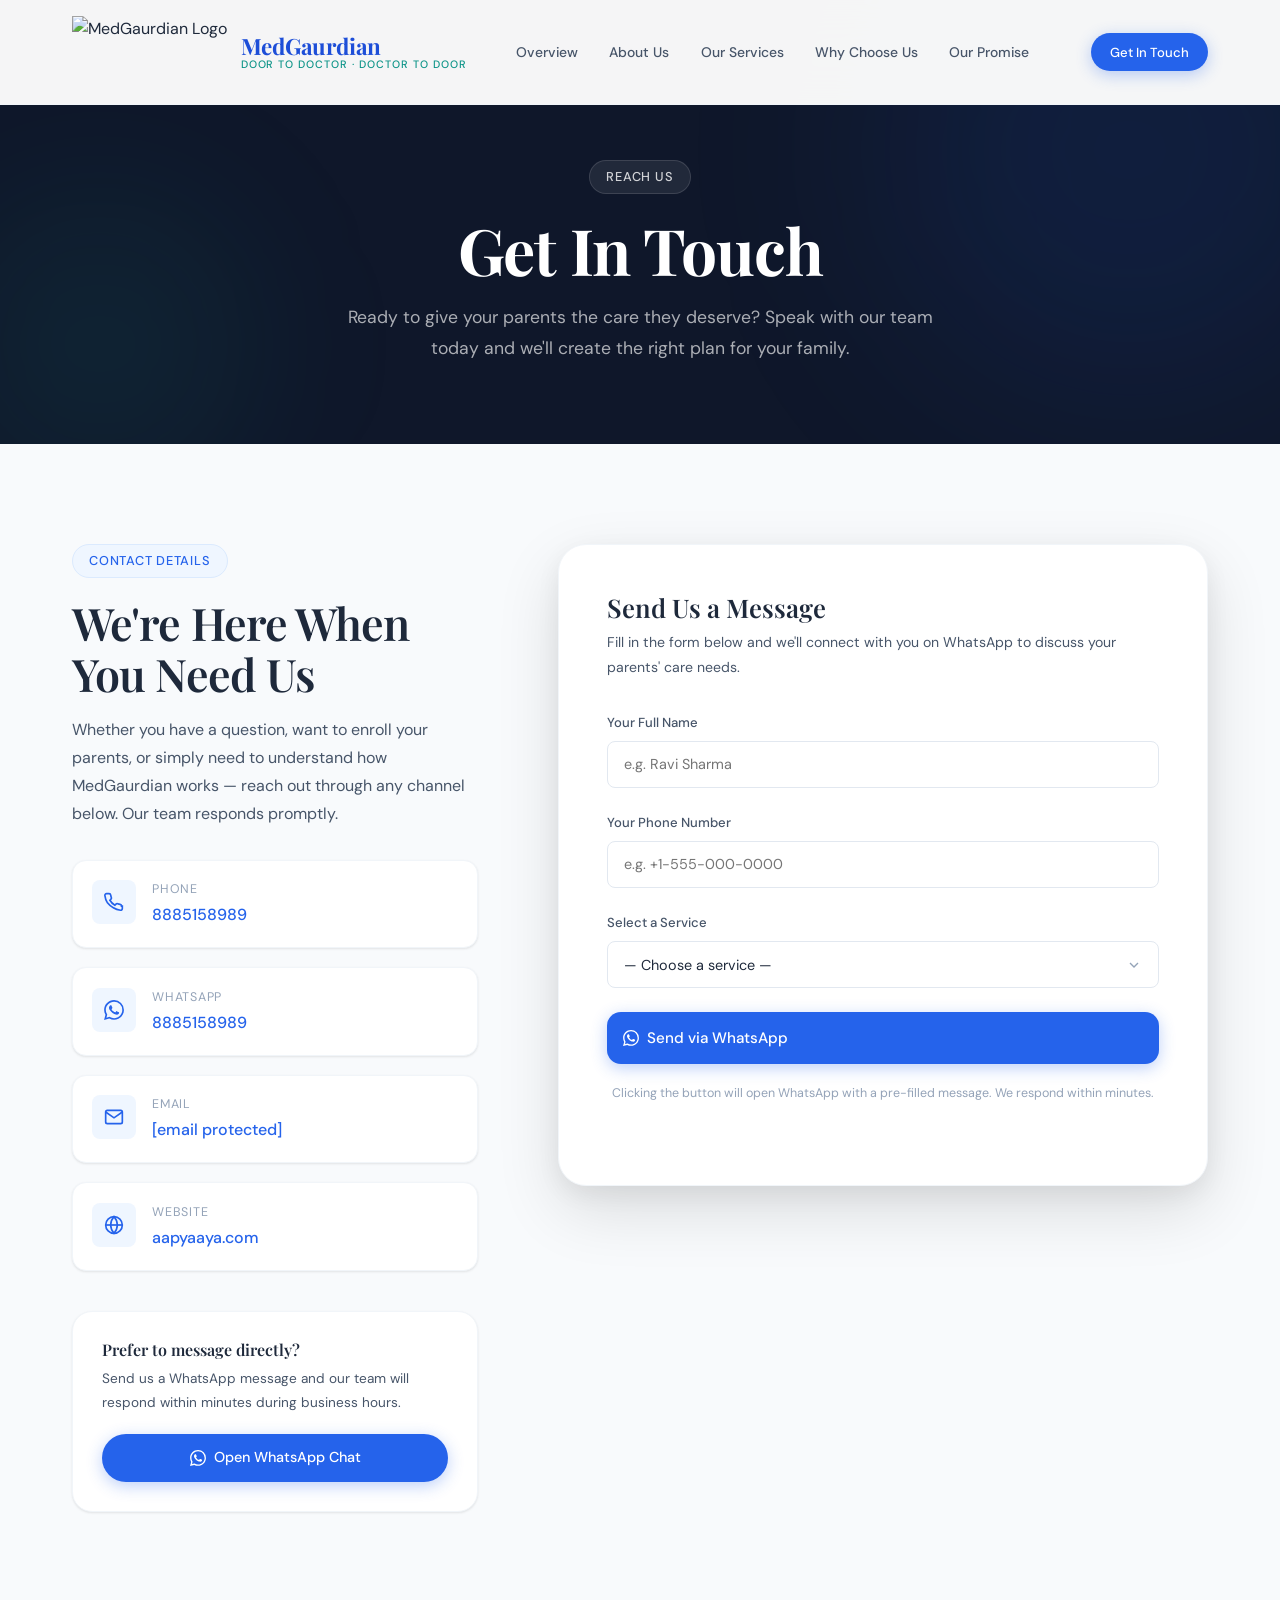
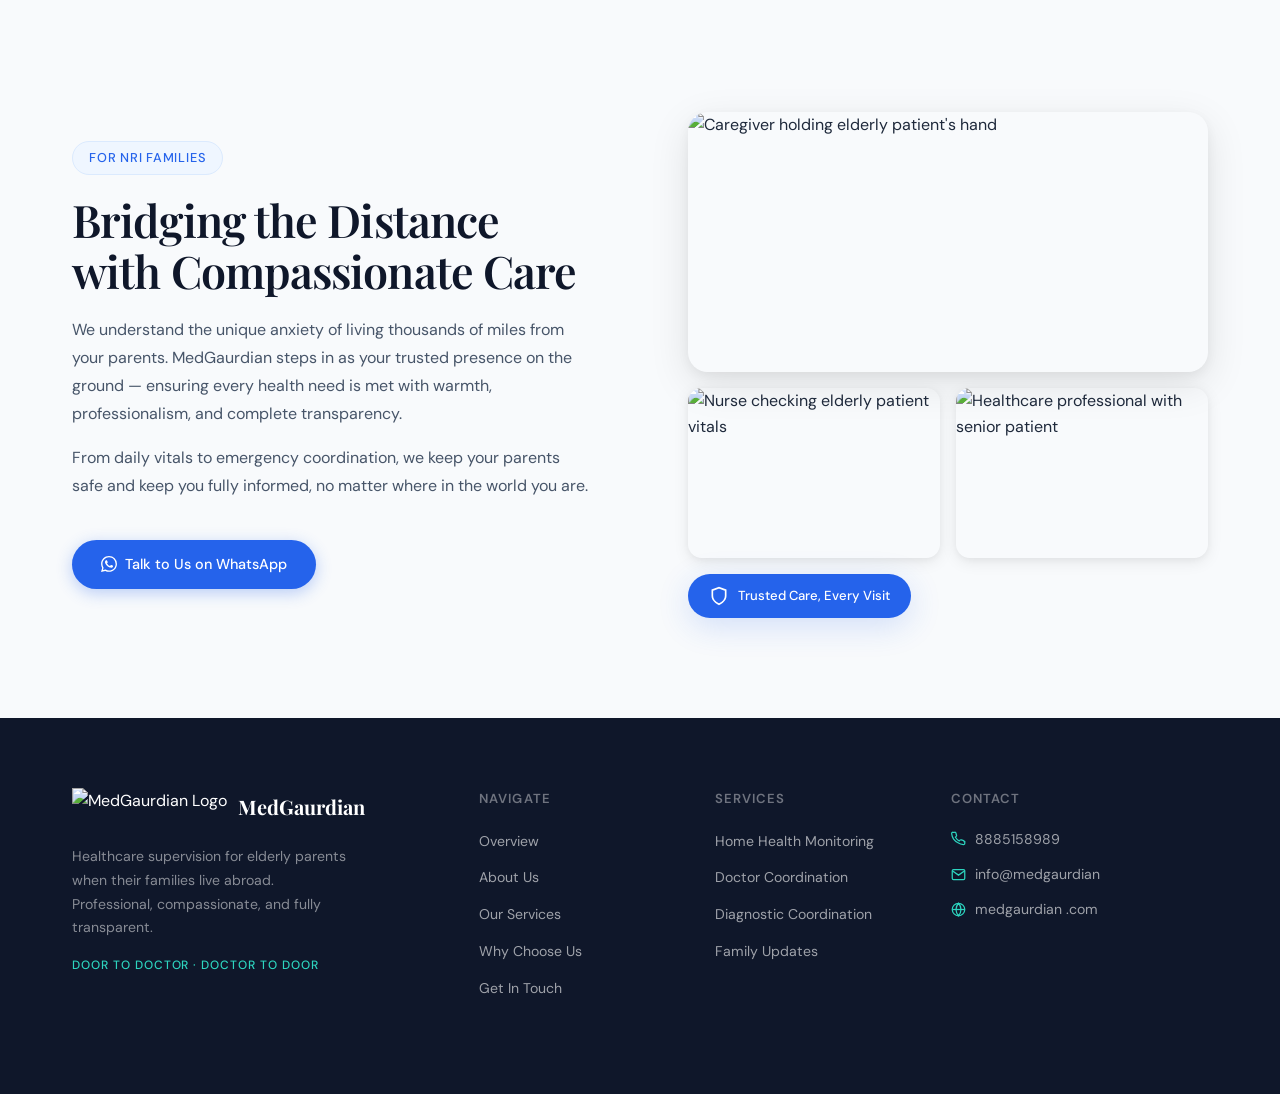
==== contact.html @ 912b36e8 "Initial commit" ====
<!DOCTYPE html>
<html lang="en">
<head>
  <meta charset="UTF-8" />
  <meta name="viewport" content="width=device-width, initial-scale=1.0" />
  <title>Contact Us – MedGaurdian</title>
  <meta name="description" content="Get in touch with MedGaurdian to start healthcare supervision for your elderly parents in India." />
  <link rel="stylesheet" href="style.css" />
</head>
<body>

<!-- NAVBAR -->
<nav class="navbar" id="navbar">
  <div class="navbar-inner">
    <a href="index.html" class="navbar-logo">
      <img src="https://res.cloudinary.com/dvxjlj88o/image/upload/v1772971843/ChatGPT_Image_Mar_8_2026_05_41_22_PM_ikkuba.png" alt="MedGaurdian Logo" />
      <div class="navbar-logo-text">
        <span>MedGaurdian</span>
        <small>Door to Doctor &middot; Doctor to Door</small>
      </div>
    </a>
    <nav class="navbar-nav">
      <a href="index.html">Overview</a>
      <a href="about.html">About Us</a>
      <a href="services.html">Our Services</a>
      <a href="why-choose-us.html">Why Choose Us</a>
      <a href="our-promise.html">Our Promise</a>
    </nav>
    <a href="contact.html" class="btn btn-primary btn-sm navbar-cta">Get In Touch</a>
    <button class="hamburger" id="hamburger" aria-label="Open menu">
      <span></span><span></span><span></span>
    </button>
  </div>
</nav>
<div class="mobile-nav" id="mobileNav">
  <button class="mobile-nav-close" id="mobileClose">
    <svg xmlns="http://www.w3.org/2000/svg" width="18" height="18" fill="none" stroke="currentColor" stroke-width="2" viewBox="0 0 24 24"><path d="M18 6 6 18M6 6l12 12"/></svg>
  </button>
  <a href="index.html">Overview</a>
  <a href="about.html">About Us</a>
  <a href="services.html">Our Services</a>
  <a href="why-choose-us.html">Why Choose Us</a>
  <a href="our-promise.html">Our Promise</a>
  <a href="contact.html">Get In Touch</a>
</div>

<!-- PAGE HEADER -->
<div class="page-header">
  <div class="container">
    <div class="page-header-inner">
      <div class="badge" style="margin:0 auto 1.2rem;color:rgba(255,255,255,0.8);background:rgba(255,255,255,0.08);border-color:rgba(255,255,255,0.12);">Reach Us</div>
      <h1>Get In Touch</h1>
      <p>Ready to give your parents the care they deserve? Speak with our team today and we'll create the right plan for your family.</p>
    </div>
  </div>
</div>

<!-- CONTACT SECTION -->
<section class="contact-section">
  <div class="container">
    <div class="contact-layout">

      <!-- LEFT: CONTACT INFO -->
      <div class="contact-info fade-right">
        <div class="badge" style="margin-bottom:1.2rem;">Contact Details</div>
        <h2>We're Here When You Need Us</h2>
        <p>Whether you have a question, want to enroll your parents, or simply need to understand how MedGaurdian works — reach out through any channel below. Our team responds promptly.</p>

        <div class="contact-items" style="margin-top:2rem;">
          <div class="contact-item">
            <div class="contact-item-icon">
              <svg xmlns="http://www.w3.org/2000/svg" width="20" height="20" fill="none" stroke="currentColor" stroke-width="2" viewBox="0 0 24 24"><path d="M22 16.92v3a2 2 0 0 1-2.18 2 19.79 19.79 0 0 1-8.63-3.07A19.5 19.5 0 0 1 4.15 13a19.79 19.79 0 0 1-3.07-8.67A2 2 0 0 1 3.06 2h3a2 2 0 0 1 2 1.72c.127.96.361 1.903.7 2.81a2 2 0 0 1-.45 2.11L7.09 9.91a16 16 0 0 0 6 6l1.27-1.27a2 2 0 0 1 2.11-.45c.907.339 1.85.573 2.81.7A2 2 0 0 1 21 17z"/></svg>
            </div>
            <div>
              <div class="contact-item-label">Phone</div>
              <div class="contact-item-value"><a href="tel:8885158989">8885158989</a></div>
            </div>
          </div>

          <div class="contact-item">
            <div class="contact-item-icon">
              <svg xmlns="http://www.w3.org/2000/svg" width="20" height="20" fill="currentColor" viewBox="0 0 24 24"><path d="M17.472 14.382c-.297-.149-1.758-.867-2.03-.967-.273-.099-.471-.148-.67.15-.197.297-.767.966-.94 1.164-.173.199-.347.223-.644.075-.297-.15-1.255-.463-2.39-1.475-.883-.788-1.48-1.761-1.653-2.059-.173-.297-.018-.458.13-.606.134-.133.298-.347.446-.52.149-.174.198-.298.298-.497.099-.198.05-.371-.025-.52-.075-.149-.669-1.612-.916-2.207-.242-.579-.487-.5-.669-.51-.173-.008-.371-.01-.57-.01-.198 0-.52.074-.792.372-.272.297-1.04 1.016-1.04 2.479 0 1.462 1.065 2.875 1.213 3.074.149.198 2.096 3.2 5.077 4.487.709.306 1.262.489 1.694.625.712.227 1.36.195 1.871.118.571-.085 1.758-.719 2.006-1.413.248-.694.248-1.289.173-1.413-.074-.124-.272-.198-.57-.347m-5.421 7.403h-.004a9.87 9.87 0 0 1-5.031-1.378l-.361-.214-3.741.982.998-3.648-.235-.374a9.86 9.86 0 0 1-1.51-5.26c.001-5.45 4.436-9.884 9.888-9.884 2.64 0 5.122 1.03 6.988 2.898a9.825 9.825 0 0 1 2.893 6.994c-.003 5.45-4.437 9.884-9.885 9.884m8.413-18.297A11.815 11.815 0 0 0 12.05 0C5.495 0 .16 5.335.157 11.892c0 2.096.547 4.142 1.588 5.945L.057 24l6.305-1.654a11.882 11.882 0 0 0 5.683 1.448h.005c6.554 0 11.89-5.335 11.893-11.893a11.821 11.821 0 0 0-3.48-8.413Z"/></svg>
            </div>
            <div>
              <div class="contact-item-label">WhatsApp</div>
              <div class="contact-item-value"><a href="https://wa.me/918885158989?text=Hello%2C%20I%20am%20interested%20in%20MedGaurdian%20services." target="_blank">8885158989</a></div>
            </div>
          </div>

          <div class="contact-item">
            <div class="contact-item-icon">
              <svg xmlns="http://www.w3.org/2000/svg" width="20" height="20" fill="none" stroke="currentColor" stroke-width="2" viewBox="0 0 24 24"><path d="M4 4h16c1.1 0 2 .9 2 2v12c0 1.1-.9 2-2 2H4c-1.1 0-2-.9-2-2V6c0-1.1.9-2 2-2z"/><polyline points="22,6 12,13 2,6"/></svg>
            </div>
            <div>
              <div class="contact-item-label">Email</div>
              <div class="contact-item-value"><a href="/cdn-cgi/l/email-protection#d7beb9b1b897b6b6a7aeb6b6aeb6f9b4b8ba"><span class="__cf_email__" data-cfemail="deb7b0b8b19ebfbfaea7bfbfa7bff0bdb1b3">[email&#160;protected]</span></a></div>
            </div>
          </div>

          <div class="contact-item">
            <div class="contact-item-icon">
              <svg xmlns="http://www.w3.org/2000/svg" width="20" height="20" fill="none" stroke="currentColor" stroke-width="2" viewBox="0 0 24 24"><circle cx="12" cy="12" r="10"/><line x1="2" y1="12" x2="22" y2="12"/><path d="M12 2a15.3 15.3 0 0 1 4 10 15.3 15.3 0 0 1-4 10 15.3 15.3 0 0 1-4-10 15.3 15.3 0 0 1 4-10z"/></svg>
            </div>
            <div>
              <div class="contact-item-label">Website</div>
              <div class="contact-item-value"><a href="https://aapyaaya.com" target="_blank">aapyaaya.com</a></div>
            </div>
          </div>
        </div>

        <!-- QUICK WHATSAPP -->
        <div style="margin-top:2.5rem;padding:1.8rem;background:white;border-radius:var(--radius-lg);border:1px solid var(--slate-100);box-shadow:var(--shadow-sm);">
          <h4 style="margin-bottom:0.5rem;font-size:1rem;">Prefer to message directly?</h4>
          <p style="font-size:0.85rem;margin-bottom:1.2rem;">Send us a WhatsApp message and our team will respond within minutes during business hours.</p>
          <a href="https://wa.me/918885158989?text=Hello%2C%20I%20am%20interested%20in%20MedGaurdian%20services." target="_blank" class="btn btn-primary" style="width:100%;justify-content:center;">
            <svg xmlns="http://www.w3.org/2000/svg" width="16" height="16" fill="currentColor" viewBox="0 0 24 24"><path d="M17.472 14.382c-.297-.149-1.758-.867-2.03-.967-.273-.099-.471-.148-.67.15-.197.297-.767.966-.94 1.164-.173.199-.347.223-.644.075-.297-.15-1.255-.463-2.39-1.475-.883-.788-1.48-1.761-1.653-2.059-.173-.297-.018-.458.13-.606.134-.133.298-.347.446-.52.149-.174.198-.298.298-.497.099-.198.05-.371-.025-.52-.075-.149-.669-1.612-.916-2.207-.242-.579-.487-.5-.669-.51-.173-.008-.371-.01-.57-.01-.198 0-.52.074-.792.372-.272.297-1.04 1.016-1.04 2.479 0 1.462 1.065 2.875 1.213 3.074.149.198 2.096 3.2 5.077 4.487.709.306 1.262.489 1.694.625.712.227 1.36.195 1.871.118.571-.085 1.758-.719 2.006-1.413.248-.694.248-1.289.173-1.413-.074-.124-.272-.198-.57-.347m-5.421 7.403h-.004a9.87 9.87 0 0 1-5.031-1.378l-.361-.214-3.741.982.998-3.648-.235-.374a9.86 9.86 0 0 1-1.51-5.26c.001-5.45 4.436-9.884 9.888-9.884 2.64 0 5.122 1.03 6.988 2.898a9.825 9.825 0 0 1 2.893 6.994c-.003 5.45-4.437 9.884-9.885 9.884m8.413-18.297A11.815 11.815 0 0 0 12.05 0C5.495 0 .16 5.335.157 11.892c0 2.096.547 4.142 1.588 5.945L.057 24l6.305-1.654a11.882 11.882 0 0 0 5.683 1.448h.005c6.554 0 11.89-5.335 11.893-11.893a11.821 11.821 0 0 0-3.48-8.413Z"/></svg>
            Open WhatsApp Chat
          </a>
        </div>
      </div>

      <!-- RIGHT: CONTACT FORM -->
      <div class="contact-form-wrap fade-left">
        <h3>Send Us a Message</h3>
        <p>Fill in the form below and we'll connect with you on WhatsApp to discuss your parents' care needs.</p>

        <div id="contactForm">
          <div class="form-group">
            <label for="contactName">Your Full Name</label>
            <input type="text" id="contactName" placeholder="e.g. Ravi Sharma" />
          </div>
          <div class="form-group">
            <label for="contactPhone">Your Phone Number</label>
            <input type="tel" id="contactPhone" placeholder="e.g. +1-555-000-0000" />
          </div>
          <div class="form-group">
            <label for="contactService">Select a Service</label>
            <select id="contactService">
              <option value="">— Choose a service —</option>
              <option value="Home Health Monitoring">Home Health Monitoring</option>
              <option value="Doctor Appointment Coordination">Doctor Appointment Coordination</option>
              <option value="Diagnostic Coordination">Diagnostic Coordination</option>
              <option value="Medical Updates to Family">Medical Updates to Family</option>
              <option value="Full Care Package">Full Care Package (All Services)</option>
              <option value="General Enquiry">General Enquiry</option>
            </select>
          </div>
          <button class="btn btn-primary form-submit" onclick="submitContactForm(event)">
            <svg xmlns="http://www.w3.org/2000/svg" width="16" height="16" fill="currentColor" viewBox="0 0 24 24"><path d="M17.472 14.382c-.297-.149-1.758-.867-2.03-.967-.273-.099-.471-.148-.67.15-.197.297-.767.966-.94 1.164-.173.199-.347.223-.644.075-.297-.15-1.255-.463-2.39-1.475-.883-.788-1.48-1.761-1.653-2.059-.173-.297-.018-.458.13-.606.134-.133.298-.347.446-.52.149-.174.198-.298.298-.497.099-.198.05-.371-.025-.52-.075-.149-.669-1.612-.916-2.207-.242-.579-.487-.5-.669-.51-.173-.008-.371-.01-.57-.01-.198 0-.52.074-.792.372-.272.297-1.04 1.016-1.04 2.479 0 1.462 1.065 2.875 1.213 3.074.149.198 2.096 3.2 5.077 4.487.709.306 1.262.489 1.694.625.712.227 1.36.195 1.871.118.571-.085 1.758-.719 2.006-1.413.248-.694.248-1.289.173-1.413-.074-.124-.272-.198-.57-.347m-5.421 7.403h-.004a9.87 9.87 0 0 1-5.031-1.378l-.361-.214-3.741.982.998-3.648-.235-.374a9.86 9.86 0 0 1-1.51-5.26c.001-5.45 4.436-9.884 9.888-9.884 2.64 0 5.122 1.03 6.988 2.898a9.825 9.825 0 0 1 2.893 6.994c-.003 5.45-4.437 9.884-9.885 9.884m8.413-18.297A11.815 11.815 0 0 0 12.05 0C5.495 0 .16 5.335.157 11.892c0 2.096.547 4.142 1.588 5.945L.057 24l6.305-1.654a11.882 11.882 0 0 0 5.683 1.448h.005c6.554 0 11.89-5.335 11.893-11.893a11.821 11.821 0 0 0-3.48-8.413Z"/></svg>
            Send via WhatsApp
          </button>
        </div>

        <p style="font-size:0.78rem;color:var(--slate-400);margin-top:1.2rem;text-align:center;">
          Clicking the button will open WhatsApp with a pre-filled message. We respond within minutes.
        </p>
      </div>
    </div>
  </div>
</section>

<!-- NRI CARE VISUAL SECTION -->
<section class="nri-care-section">
  <div class="container">
    <div class="nri-care-inner">
      <div class="nri-care-text fade-right">
        <div class="badge">For NRI Families</div>
        <h2>Bridging the Distance with Compassionate Care</h2>
        <p>We understand the unique anxiety of living thousands of miles from your parents. MedGaurdian steps in as your trusted presence on the ground — ensuring every health need is met with warmth, professionalism, and complete transparency.</p>
        <p>From daily vitals to emergency coordination, we keep your parents safe and keep you fully informed, no matter where in the world you are.</p>
        <a href="https://wa.me/918885158989?text=Hello%2C%20I%20am%20interested%20in%20MedGaurdian%20services." target="_blank" class="btn btn-primary" style="margin-top:1.5rem;">
          <svg xmlns="http://www.w3.org/2000/svg" width="16" height="16" fill="currentColor" viewBox="0 0 24 24"><path d="M17.472 14.382c-.297-.149-1.758-.867-2.03-.967-.273-.099-.471-.148-.67.15-.197.297-.767.966-.94 1.164-.173.199-.347.223-.644.075-.297-.15-1.255-.463-2.39-1.475-.883-.788-1.48-1.761-1.653-2.059-.173-.297-.018-.458.13-.606.134-.133.298-.347.446-.52.149-.174.198-.298.298-.497.099-.198.05-.371-.025-.52-.075-.149-.669-1.612-.916-2.207-.242-.579-.487-.5-.669-.51-.173-.008-.371-.01-.57-.01-.198 0-.52.074-.792.372-.272.297-1.04 1.016-1.04 2.479 0 1.462 1.065 2.875 1.213 3.074.149.198 2.096 3.2 5.077 4.487.709.306 1.262.489 1.694.625.712.227 1.36.195 1.871.118.571-.085 1.758-.719 2.006-1.413.248-.694.248-1.289.173-1.413-.074-.124-.272-.198-.57-.347m-5.421 7.403h-.004a9.87 9.87 0 0 1-5.031-1.378l-.361-.214-3.741.982.998-3.648-.235-.374a9.86 9.86 0 0 1-1.51-5.26c.001-5.45 4.436-9.884 9.888-9.884 2.64 0 5.122 1.03 6.988 2.898a9.825 9.825 0 0 1 2.893 6.994c-.003 5.45-4.437 9.884-9.885 9.884m8.413-18.297A11.815 11.815 0 0 0 12.05 0C5.495 0 .16 5.335.157 11.892c0 2.096.547 4.142 1.588 5.945L.057 24l6.305-1.654a11.882 11.882 0 0 0 5.683 1.448h.005c6.554 0 11.89-5.335 11.893-11.893a11.821 11.821 0 0 0-3.48-8.413Z"/></svg>
          Talk to Us on WhatsApp
        </a>
      </div>
      <div class="nri-care-images fade-left">
        <div class="nri-img-grid">
          <div class="nri-img-main">
            <img src="https://images.unsplash.com/photo-1582213782179-e0d53f98f2ca?w=800&q=80" alt="Caregiver holding elderly patient's hand" />
          </div>
          <div class="nri-img-secondary">
            <img src="https://images.unsplash.com/photo-1576765608622-067973a79f53?w=600&q=80" alt="Nurse checking elderly patient vitals" />
          </div>
          <div class="nri-img-secondary">
            <img src="https://images.unsplash.com/photo-1559757175-0eb30cd8c063?w=600&q=80" alt="Healthcare professional with senior patient" />
          </div>
        </div>
        <div class="nri-care-badge">
          <svg xmlns="http://www.w3.org/2000/svg" width="20" height="20" fill="none" stroke="currentColor" stroke-width="2" viewBox="0 0 24 24"><path d="M12 22s8-4 8-10V5l-8-3-8 3v7c0 6 8 10 8 10z"/></svg>
          <span>Trusted Care, Every Visit</span>
        </div>
      </div>
    </div>
  </div>
</section>

<!-- FOOTER -->
<footer class="footer">
  <div class="container">
    <div class="footer-grid">
      <div class="footer-brand">
        <div class="footer-brand-logo">
          <img src="https://res.cloudinary.com/dvxjlj88o/image/upload/v1772971843/ChatGPT_Image_Mar_8_2026_05_41_22_PM_ikkuba.png" alt="MedGaurdian Logo" />
          <span>MedGaurdian</span>
        </div>
        <p>Healthcare supervision for elderly parents when their families live abroad. Professional, compassionate, and fully transparent.</p>
        <span class="footer-tagline">Door to Doctor · Doctor to Door</span>
      </div>
      <div class="footer-col">
        <h5>Navigate</h5>
        <ul>
          <li><a href="index.html">Overview</a></li>
          <li><a href="about.html">About Us</a></li>
          <li><a href="services.html">Our Services</a></li>
          <li><a href="why-choose-us.html">Why Choose Us</a></li>
          <li><a href="contact.html">Get In Touch</a></li>
        </ul>
      </div>
      <div class="footer-col">
        <h5>Services</h5>
        <ul>
          <li><a href="services.html">Home Health Monitoring</a></li>
          <li><a href="services.html">Doctor Coordination</a></li>
          <li><a href="services.html">Diagnostic Coordination</a></li>
          <li><a href="services.html">Family Updates</a></li>
        </ul>
      </div>
      <div class="footer-col">
        <h5>Contact</h5>
        <div class="footer-contact-item">
          <svg xmlns="http://www.w3.org/2000/svg" width="15" height="15" fill="none" stroke="currentColor" stroke-width="2" viewBox="0 0 24 24"><path d="M22 16.92v3a2 2 0 0 1-2.18 2 19.79 19.79 0 0 1-8.63-3.07A19.5 19.5 0 0 1 4.15 13a19.79 19.79 0 0 1-3.07-8.67A2 2 0 0 1 3.06 2h3a2 2 0 0 1 2 1.72c.127.96.361 1.903.7 2.81a2 2 0 0 1-.45 2.11L7.09 9.91a16 16 0 0 0 6 6l1.27-1.27a2 2 0 0 1 2.11-.45c.907.339 1.85.573 2.81.7A2 2 0 0 1 21 17z"/></svg>
          <span><a href="tel:8885158989">8885158989</a></span>
        </div>
        <div class="footer-contact-item">
          <svg xmlns="http://www.w3.org/2000/svg" width="15" height="15" fill="none" stroke="currentColor" stroke-width="2" viewBox="0 0 24 24"><path d="M4 4h16c1.1 0 2 .9 2 2v12c0 1.1-.9 2-2 2H4c-1.1 0-2-.9-2-2V6c0-1.1.9-2 2-2z"/><polyline points="22,6 12,13 2,6"/></svg>
          <span><a href="/cdn-cgi/l/email-protection#2e474048416e4f4f5e574f4f574f004d4143"><span class="__cf_email__" data-cfemail="60090e060f2001011019010119014e030f0d">info@medgaurdian</span></a></span>
        </div>
        <div class="footer-contact-item">
          <svg xmlns="http://www.w3.org/2000/svg" width="15" height="15" fill="none" stroke="currentColor" stroke-width="2" viewBox="0 0 24 24"><circle cx="12" cy="12" r="10"/><line x1="2" y1="12" x2="22" y2="12"/><path d="M12 2a15.3 15.3 0 0 1 4 10 15.3 15.3 0 0 1-4 10 15.3 15.3 0 0 1-4-10 15.3 15.3 0 0 1 4-10z"/></svg>
          <span><a href="https://medgaurdian.com" target="_blank">medgaurdian .com</a></span>
        </div>
      </div>
    </d</div>
    </div>
  </div>
</footer>

  <script src="data.js"></script>
  <script src="script.js"></script>
</body>
</html>
---- style.css ----
/* ===== MEDGUARDIAN - PREMIUM HEALTHCARE DESIGN SYSTEM ===== */

@import url('https://fonts.googleapis.com/css2?family=Playfair+Display:ital,wght@0,400;0,500;0,600;0,700;1,400;1,500&family=DM+Sans:wght@300;400;500;600&display=swap');

/* ===== CSS VARIABLES ===== */
:root {
  --white: #ffffff;
  --off-white: #f8fafc;
  --warm-white: #fdfcfb;
  --blue-50: #eff6ff;
  --blue-100: #dbeafe;
  --blue-200: #bfdbfe;
  --blue-400: #60a5fa;
  --blue-500: #3b82f6;
  --blue-600: #2563eb;
  --blue-700: #1d4ed8;
  --blue-800: #1e40af;
  --blue-900: #1e3a8a;
  --slate-50: #f8fafc;
  --slate-100: #f1f5f9;
  --slate-200: #e2e8f0;
  --slate-300: #cbd5e1;
  --slate-400: #94a3b8;
  --slate-500: #64748b;
  --slate-600: #475569;
  --slate-700: #334155;
  --slate-800: #1e293b;
  --slate-900: #0f172a;
  --teal-400: #2dd4bf;
  --teal-500: #14b8a6;
  --teal-600: #0d9488;

  --font-heading: 'Playfair Display', Georgia, serif;
  --font-body: 'DM Sans', system-ui, sans-serif;

  --shadow-sm: 0 1px 3px rgba(0,0,0,0.06), 0 1px 2px rgba(0,0,0,0.04);
  --shadow-md: 0 4px 16px rgba(0,0,0,0.08), 0 2px 6px rgba(0,0,0,0.04);
  --shadow-lg: 0 12px 40px rgba(0,0,0,0.10), 0 4px 12px rgba(0,0,0,0.05);
  --shadow-xl: 0 24px 64px rgba(0,0,0,0.12), 0 8px 24px rgba(0,0,0,0.06);
  --shadow-blue: 0 8px 32px rgba(37, 99, 235, 0.18);

  --radius-sm: 8px;
  --radius-md: 14px;
  --radius-lg: 20px;
  --radius-xl: 28px;
  --radius-full: 9999px;

  --transition: all 0.3s cubic-bezier(0.4, 0, 0.2, 1);
  --transition-slow: all 0.5s cubic-bezier(0.4, 0, 0.2, 1);
}

/* ===== RESET & BASE ===== */
*, *::before, *::after { box-sizing: border-box; margin: 0; padding: 0; }
html { scroll-behavior: smooth; font-size: 16px; }
body {
  font-family: var(--font-body);
  color: var(--slate-800);
  background: var(--white);
  line-height: 1.6;
  -webkit-font-smoothing: antialiased;
  overflow-x: hidden;
}
img { max-width: 100%; display: block; }
a { text-decoration: none; color: inherit; }
ul { list-style: none; }
button { cursor: pointer; font-family: var(--font-body); border: none; outline: none; }

/* ===== TYPOGRAPHY ===== */
h1, h2, h3, h4 { font-family: var(--font-heading); line-height: 1.15; }
h1 { font-size: clamp(2.5rem, 5vw, 4rem); font-weight: 700; letter-spacing: -0.02em; }
h2 { font-size: clamp(2rem, 3.5vw, 3rem); font-weight: 600; letter-spacing: -0.02em; }
h3 { font-size: clamp(1.3rem, 2vw, 1.65rem); font-weight: 600; }
h4 { font-size: 1.15rem; font-weight: 600; }
p { font-size: 1rem; color: var(--slate-600); line-height: 1.75; }
.lead { font-size: 1.15rem; line-height: 1.7; color: var(--slate-500); }

/* ===== LAYOUT ===== */
.container { max-width: 1200px; margin: 0 auto; padding: 0 2rem; }
.container-wide { max-width: 1400px; margin: 0 auto; padding: 0 2rem; }
section { padding: 100px 0; }
.section-sm { padding: 70px 0; }

/* ===== BADGES & LABELS ===== */
.badge {
  display: inline-flex; align-items: center; gap: 0.4rem;
  padding: 0.35rem 1rem;
  background: var(--blue-50); color: var(--blue-600);
  font-size: 0.8rem; font-weight: 500; letter-spacing: 0.06em;
  border-radius: var(--radius-full); border: 1px solid var(--blue-100);
  text-transform: uppercase;
}
.badge svg { width: 14px; height: 14px; }

/* ===== SECTION HEADER ===== */
.section-header { text-align: center; max-width: 720px; margin: 0 auto 4rem; }
.section-header .badge { margin-bottom: 1.2rem; }
.section-header h2 { margin-bottom: 1rem; color: var(--slate-900); }
.section-header p { font-size: 1.05rem; color: var(--slate-500); }

/* ===== BUTTONS ===== */
.btn {
  display: inline-flex; align-items: center; gap: 0.5rem;
  padding: 0.8rem 1.8rem;
  border-radius: var(--radius-full);
  font-size: 0.9rem; font-weight: 500;
  transition: var(--transition);
  white-space: nowrap;
}
.btn-primary {
  background: var(--blue-600); color: white;
  box-shadow: 0 4px 16px rgba(37,99,235,0.3);
}
.btn-primary:hover {
  background: var(--blue-700);
  transform: translateY(-2px);
  box-shadow: 0 8px 24px rgba(37,99,235,0.38);
}
.btn-outline {
  background: transparent; color: var(--blue-600);
  border: 1.5px solid var(--blue-200);
}
.btn-outline:hover {
  background: var(--blue-50);
  border-color: var(--blue-400);
  transform: translateY(-2px);
}
.btn-white {
  background: white; color: var(--blue-700);
  box-shadow: var(--shadow-md);
}
.btn-white:hover {
  transform: translateY(-2px);
  box-shadow: var(--shadow-lg);
}
.btn-ghost {
  background: transparent; color: var(--slate-600);
  border: 1.5px solid var(--slate-200);
}
.btn-ghost:hover {
  background: var(--slate-50);
  border-color: var(--slate-300);
}
.btn svg { width: 16px; height: 16px; }
.btn-lg { padding: 1rem 2.2rem; font-size: 1rem; }
.btn-sm { padding: 0.55rem 1.2rem; font-size: 0.82rem; }

/* ===== NAVBAR ===== */
.navbar {
  position: fixed; top: 0; left: 0; right: 0; z-index: 1000;
  background: rgba(255,255,255,0.96);
  backdrop-filter: blur(20px);
  border-bottom: 1px solid var(--slate-100);
  transition: var(--transition);
}
.navbar.scrolled {
  box-shadow: 0 2px 20px rgba(0,0,0,0.08);
}
.navbar-inner {
  display: flex; align-items: center; justify-content: space-between;
  padding: 1rem 2rem;
  max-width: 1200px; margin: 0 auto;
}
.navbar-logo {
  display: flex; align-items: center; gap: 0.85rem;
}
.navbar-logo img {
  height: 72px; width: auto;
}
.navbar-logo-text {
  display: flex; flex-direction: column; gap: 0.05rem;
}
.navbar-logo-text span {
  font-family: var(--font-heading);
  font-size: 1.4rem; font-weight: 700;
  color: var(--blue-700);
  letter-spacing: -0.01em; line-height: 1.1;
}
.navbar-logo-text small {
  font-family: var(--font-body);
  font-size: 0.67rem; font-weight: 500; letter-spacing: 0.09em;
  text-transform: uppercase; color: var(--teal-600);
  line-height: 1;
}
.navbar-nav {
  display: flex; align-items: center; gap: 0.25rem;
}
.navbar-nav a {
  padding: 0.5rem 0.85rem;
  font-size: 0.87rem; font-weight: 500;
  color: var(--slate-600);
  border-radius: var(--radius-sm);
  transition: var(--transition);
}
.navbar-nav a:hover, .navbar-nav a.active {
  color: var(--blue-600); background: var(--blue-50);
}
.navbar-cta { margin-left: 0.75rem; }
.hamburger {
  display: none;
  flex-direction: column; gap: 5px;
  padding: 8px; cursor: pointer;
  background: none;
}
.hamburger span {
  display: block; width: 22px; height: 2px;
  background: var(--slate-700); border-radius: 2px;
  transition: var(--transition);
}

/* ===== HERO ===== */
.hero {
  padding-top: 80px;
  min-height: 100vh;
  display: flex; align-items: center;
  position: relative; overflow: hidden;
  background: var(--white);
}
.hero-bg {
  position: absolute; inset: 0; z-index: 0;
}
.hero-bg img {
  width: 100%; height: 100%;
  object-fit: cover; object-position: center;
  opacity: 0.12;
}
.hero-bg::after {
  content: '';
  position: absolute; inset: 0;
  background: linear-gradient(105deg, rgba(255,255,255,0.98) 42%, rgba(255,255,255,0.7) 70%, rgba(255,255,255,0.3) 100%);
}
.hero-content {
  position: relative; z-index: 1;
  display: grid; grid-template-columns: 1fr 1fr;
  align-items: center; gap: 4rem;
  padding: 80px 0;
}
.hero-text .badge { margin-bottom: 1.5rem; }
.hero-text h1 {
  color: var(--slate-900);
  margin-bottom: 1.5rem;
  line-height: 1.1;
}
.hero-text h1 em {
  font-style: italic; color: var(--blue-600);
}
.hero-text p {
  font-size: 1.15rem; max-width: 520px;
  color: var(--slate-600); margin-bottom: 2.5rem;
}
.hero-actions { display: flex; gap: 1rem; flex-wrap: wrap; }
.hero-stats {
  display: flex; gap: 2rem; margin-top: 3.5rem;
  padding-top: 2rem; border-top: 1px solid var(--slate-100);
}
.hero-stat-num {
  font-family: var(--font-heading);
  font-size: 2rem; font-weight: 700; color: var(--slate-900);
  line-height: 1;
}
.hero-stat-label {
  font-size: 0.8rem; color: var(--slate-400); text-transform: uppercase;
  letter-spacing: 0.05em; margin-top: 0.3rem;
}
.hero-visual {
  position: relative;
}
.hero-image-wrap {
  border-radius: var(--radius-xl);
  overflow: hidden;
  box-shadow: var(--shadow-xl);
  aspect-ratio: 4/5;
}
.hero-image-wrap img {
  width: 100%; height: 100%;
  object-fit: cover; object-position: center top;
  transition: transform 6s ease;
}
.hero-image-wrap:hover img { transform: scale(1.03); }
.hero-card {
  position: absolute;
  background: white; border-radius: var(--radius-lg);
  padding: 1rem 1.4rem;
  box-shadow: var(--shadow-lg);
  display: flex; align-items: center; gap: 0.8rem;
  border: 1px solid var(--slate-100);
  animation: floatCard 4s ease-in-out infinite;
}
.hero-card-1 { bottom: 40px; left: -30px; }
.hero-card-2 { top: 60px; right: -20px; animation-delay: 2s; }
.hero-card-icon {
  width: 40px; height: 40px; border-radius: var(--radius-sm);
  display: flex; align-items: center; justify-content: center; flex-shrink: 0;
}
.hero-card-icon.blue { background: var(--blue-50); color: var(--blue-600); }
.hero-card-icon.green { background: #f0fdf4; color: #16a34a; }
.hero-card-text-main { font-weight: 600; font-size: 0.85rem; color: var(--slate-800); }
.hero-card-text-sub { font-size: 0.75rem; color: var(--slate-400); }

@keyframes floatCard {
  0%, 100% { transform: translateY(0); }
  50% { transform: translateY(-8px); }
}

/* ===== TRUST BAR ===== */
.trust-bar {
  background: var(--slate-900); padding: 28px 0;
}
.trust-bar-inner {
  display: flex; align-items: center;
  justify-content: center; gap: 1.5rem; flex-wrap: wrap;
  row-gap: 1.2rem;
}
.trust-item {
  display: flex; align-items: center; gap: 0.7rem;
  color: rgba(255,255,255,0.8); font-size: 0.85rem; font-weight: 400;
}
.trust-item svg { color: var(--teal-400); flex-shrink: 0; }
.trust-divider {
  width: 1px; height: 24px; background: rgba(255,255,255,0.12);
}

/* ===== ABOUT PREVIEW ===== */
.about-preview {
  background: var(--off-white);
}
.about-preview-grid {
  display: grid; grid-template-columns: 1fr 1fr;
  align-items: center; gap: 6rem;
}
.about-images {
  display: grid; grid-template-columns: 1fr 1fr;
  grid-template-rows: auto auto;
  gap: 1.2rem; position: relative;
}
.about-img-main {
  grid-column: 1 / -1;
  border-radius: var(--radius-lg); overflow: hidden;
  height: 280px; box-shadow: var(--shadow-lg);
}
.about-img-main img { width: 100%; height: 100%; object-fit: cover; }
.about-img-sm {
  border-radius: var(--radius-md); overflow: hidden;
  height: 180px; box-shadow: var(--shadow-md);
}
.about-img-sm img { width: 100%; height: 100%; object-fit: cover; }
.about-img-accent {
  background: var(--blue-600); border-radius: var(--radius-md);
  display: flex; flex-direction: column; align-items: center; justify-content: center;
  height: 180px; color: white; text-align: center; padding: 1.5rem;
}
.about-img-accent-num {
  font-family: var(--font-heading); font-size: 2.5rem; font-weight: 700; line-height: 1;
}
.about-img-accent-label { font-size: 0.82rem; opacity: 0.85; margin-top: 0.4rem; }
.about-text .badge { margin-bottom: 1.2rem; }
.about-text h2 { margin-bottom: 1.2rem; color: var(--slate-900); }
.about-text p { margin-bottom: 1.2rem; }
.about-text .btn { margin-top: 1rem; }
.about-features { margin: 1.8rem 0; display: flex; flex-direction: column; gap: 0.9rem; }
.about-feature {
  display: flex; align-items: flex-start; gap: 0.8rem;
}
.about-feature-icon {
  width: 32px; height: 32px; border-radius: 50%;
  background: var(--blue-50); color: var(--blue-600);
  display: flex; align-items: center; justify-content: center; flex-shrink: 0; margin-top: 2px;
}
.about-feature-icon svg { width: 15px; height: 15px; }
.about-feature-text strong { display: block; font-size: 0.88rem; color: var(--slate-800); margin-bottom: 0.1rem; }
.about-feature-text span { font-size: 0.82rem; color: var(--slate-500); }

/* ===== SERVICES PREVIEW ===== */
.services-preview { background: var(--white); }
.services-grid {
  display: grid; grid-template-columns: repeat(2, 1fr);
  gap: 1.5rem; margin-bottom: 3rem;
}
.service-card {
  background: white; border-radius: var(--radius-lg);
  border: 1px solid var(--slate-100);
  overflow: hidden;
  transition: var(--transition);
  box-shadow: var(--shadow-sm);
}
.service-card:hover {
  transform: translateY(-6px);
  box-shadow: var(--shadow-lg);
  border-color: var(--blue-100);
}
.service-card-img {
  height: 220px; overflow: hidden; position: relative;
}
.service-card-img img {
  width: 100%; height: 100%; object-fit: cover;
  transition: transform 0.5s ease;
}
.service-card:hover .service-card-img img { transform: scale(1.05); }
.service-card-img-overlay {
  position: absolute; inset: 0;
  background: linear-gradient(to top, rgba(15,23,42,0.5) 0%, transparent 50%);
}
.service-card-body { padding: 1.5rem; }
.service-card-icon {
  width: 44px; height: 44px; border-radius: var(--radius-sm);
  background: var(--blue-50); color: var(--blue-600);
  display: flex; align-items: center; justify-content: center;
  margin-bottom: 1rem;
}
.service-card-icon svg { width: 22px; height: 22px; }
.service-card-body h3 { font-size: 1.15rem; margin-bottom: 0.6rem; color: var(--slate-900); }
.service-card-body p { font-size: 0.88rem; line-height: 1.65; }
.services-preview-cta { text-align: center; }

/* ===== WHY CHOOSE PREVIEW ===== */
.why-preview {
  background: var(--slate-900);
  color: white;
  position: relative; overflow: hidden;
}
.why-preview::before {
  content: '';
  position: absolute; top: -60px; right: -60px;
  width: 400px; height: 400px;
  background: rgba(37,99,235,0.12);
  border-radius: 50%; filter: blur(80px);
}
.why-preview::after {
  content: '';
  position: absolute; bottom: -60px; left: -60px;
  width: 350px; height: 350px;
  background: rgba(20,184,166,0.08);
  border-radius: 50%; filter: blur(80px);
}
.why-preview .section-header { position: relative; z-index: 1; }
.why-preview .section-header h2 { color: white; }
.why-preview .section-header p { color: rgba(255,255,255,0.6); }
.why-preview .badge { background: rgba(255,255,255,0.08); color: rgba(255,255,255,0.8); border-color: rgba(255,255,255,0.12); }
.trust-grid {
  display: grid; grid-template-columns: repeat(3, 1fr); gap: 1.5rem;
  position: relative; z-index: 1; margin-bottom: 3rem;
}
.trust-card {
  background: rgba(255,255,255,0.04);
  border: 1px solid rgba(255,255,255,0.08);
  border-radius: var(--radius-lg); padding: 2rem;
  transition: var(--transition);
}
.trust-card:hover {
  background: rgba(255,255,255,0.08);
  border-color: rgba(255,255,255,0.15);
  transform: translateY(-4px);
}
.trust-card-icon {
  width: 52px; height: 52px; border-radius: var(--radius-md);
  background: rgba(37,99,235,0.2); color: var(--blue-400);
  display: flex; align-items: center; justify-content: center;
  margin-bottom: 1.2rem;
}
.trust-card-icon svg { width: 24px; height: 24px; }
.trust-card h4 { color: white; margin-bottom: 0.6rem; font-size: 1.05rem; }
.trust-card p { color: rgba(255,255,255,0.55); font-size: 0.87rem; line-height: 1.65; }
.why-preview-cta { text-align: center; position: relative; z-index: 1; }

/* ===== CONTACT CTA SECTION ===== */
.contact-cta {
  background: var(--blue-600);
  color: white; text-align: center;
  position: relative; overflow: hidden;
  padding: 100px 0;
}
.contact-cta::before {
  content: '';
  position: absolute; top: -80px; left: 50%; transform: translateX(-50%);
  width: 800px; height: 800px;
  background: rgba(255,255,255,0.05);
  border-radius: 50%;
}
.contact-cta-inner { position: relative; z-index: 1; max-width: 700px; margin: 0 auto; }
.contact-cta h2 { color: white; margin-bottom: 1rem; }
.contact-cta p { color: rgba(255,255,255,0.8); font-size: 1.05rem; margin-bottom: 2.5rem; }
.cta-actions { display: flex; gap: 1rem; justify-content: center; flex-wrap: wrap; }

/* ===== FOOTER ===== */
.footer {
  background: var(--slate-900); color: white;
  padding: 70px 0 30px;
}
.footer-grid {
  display: grid; grid-template-columns: 2fr 1fr 1fr 1.5fr;
  gap: 4rem; margin-bottom: 4rem;
}
.footer-brand-logo {
  display: flex; align-items: center; gap: 0.7rem; margin-bottom: 1.2rem;
}
.footer-brand-logo img { height: 38px; }
.footer-brand-logo span {
  font-family: var(--font-heading); font-size: 1.25rem;
  font-weight: 700; color: white;
}
.footer-brand p { color: rgba(255,255,255,0.5); font-size: 0.88rem; line-height: 1.7; max-width: 280px; }
.footer-tagline {
  display: inline-block; margin-top: 1rem;
  font-size: 0.75rem; font-weight: 500; letter-spacing: 0.08em;
  text-transform: uppercase; color: var(--teal-400);
}
.footer-col h5 {
  font-family: var(--font-body); font-weight: 600; font-size: 0.82rem;
  text-transform: uppercase; letter-spacing: 0.08em;
  color: rgba(255,255,255,0.4); margin-bottom: 1.2rem;
}
.footer-col ul { display: flex; flex-direction: column; gap: 0.7rem; }
.footer-col ul a {
  font-size: 0.88rem; color: rgba(255,255,255,0.6);
  transition: var(--transition);
}
.footer-col ul a:hover { color: white; padding-left: 4px; }
.footer-contact-item {
  display: flex; align-items: center; gap: 0.6rem;
  font-size: 0.88rem; color: rgba(255,255,255,0.6);
  margin-bottom: 0.8rem;
}
.footer-contact-item svg { color: var(--teal-400); flex-shrink: 0; }
.footer-contact-item a { color: rgba(255,255,255,0.6); transition: var(--transition); }
.footer-contact-item a:hover { color: white; }
.footer-bottom {
  border-top: 1px solid rgba(255,255,255,0.08);
  padding-top: 2rem;
  display: flex; align-items: center; justify-content: space-between; flex-wrap: wrap; gap: 1rem;
}
.footer-bottom p { font-size: 0.82rem; color: rgba(255,255,255,0.35); }

/* ===== PAGE HEADER ===== */
.page-header {
  padding: 160px 0 80px;
  background: var(--slate-900);
  position: relative; overflow: hidden;
  text-align: center;
}
.page-header::before {
  content: '';
  position: absolute; top: -100px; right: -100px;
  width: 500px; height: 500px;
  background: rgba(37,99,235,0.1);
  border-radius: 50%; filter: blur(100px);
}
.page-header::after {
  content: '';
  position: absolute; bottom: -50px; left: -50px;
  width: 300px; height: 300px;
  background: rgba(20,184,166,0.08);
  border-radius: 50%; filter: blur(80px);
}
.page-header-inner { position: relative; z-index: 1; }
.page-header .badge { margin: 0 auto 1.2rem; }
.page-header h1 { color: white; margin-bottom: 1rem; }
.page-header p { color: rgba(255,255,255,0.65); font-size: 1.1rem; max-width: 600px; margin: 0 auto; }

/* ===== ABOUT PAGE ===== */
.about-mission { background: var(--white); }
.about-mission-grid {
  display: grid; grid-template-columns: 1fr 1fr;
  align-items: center; gap: 6rem;
}
.about-mission-text h2 { margin-bottom: 1.2rem; }
.about-mission-text p { margin-bottom: 1rem; }
.about-mission-img {
  border-radius: var(--radius-xl); overflow: hidden;
  box-shadow: var(--shadow-xl); height: 500px;
}
.about-mission-img img { width: 100%; height: 100%; object-fit: cover; }
.about-values {
  background: var(--off-white);
}
.values-grid {
  display: grid; grid-template-columns: repeat(3, 1fr); gap: 1.5rem;
}
.value-card {
  background: white; border-radius: var(--radius-lg); padding: 2rem;
  border: 1px solid var(--slate-100); box-shadow: var(--shadow-sm);
  transition: var(--transition);
}
.value-card:hover {
  box-shadow: var(--shadow-lg); transform: translateY(-4px);
}
.value-card-icon {
  width: 52px; height: 52px; border-radius: var(--radius-md);
  background: var(--blue-50); color: var(--blue-600);
  display: flex; align-items: center; justify-content: center;
  margin-bottom: 1.2rem;
}
.value-card h4 { margin-bottom: 0.6rem; }
.value-card p { font-size: 0.87rem; }

/* WORKFLOW */
.about-workflow { background: var(--white); }
.workflow-steps {
  display: grid; grid-template-columns: repeat(4, 1fr); gap: 0;
  position: relative;
}
.workflow-steps::before {
  content: '';
  position: absolute; top: 36px; left: 10%; right: 10%;
  height: 2px; background: var(--blue-100); z-index: 0;
}
.workflow-step { text-align: center; padding: 0 1rem; position: relative; z-index: 1; }
.workflow-step-num {
  width: 72px; height: 72px; border-radius: 50%;
  background: white; border: 2px solid var(--blue-100);
  display: flex; align-items: center; justify-content: center;
  margin: 0 auto 1.5rem;
  font-family: var(--font-heading); font-size: 1.5rem; font-weight: 700;
  color: var(--blue-600);
  box-shadow: var(--shadow-md);
  transition: var(--transition);
}
.workflow-step:hover .workflow-step-num {
  background: var(--blue-600); color: white;
  border-color: var(--blue-600);
  transform: scale(1.1);
}
.workflow-step h4 { margin-bottom: 0.5rem; color: var(--slate-900); }
.workflow-step p { font-size: 0.83rem; }

/* ===== SERVICES PAGE ===== */
.service-detail {
  border-bottom: 1px solid var(--slate-100);
}
.service-detail:last-child { border-bottom: none; }
.service-detail:nth-child(even) .service-detail-grid { direction: rtl; }
.service-detail:nth-child(even) .service-detail-text { direction: ltr; }
.service-detail:nth-child(even) .service-detail-img { direction: ltr; }
.service-detail-grid {
  display: grid; grid-template-columns: 1fr 1fr;
  align-items: center; gap: 5rem;
  padding: 80px 0;
}
.service-detail-img {
  border-radius: var(--radius-xl); overflow: hidden;
  box-shadow: var(--shadow-lg); height: 420px;
}
.service-detail-img img { width: 100%; height: 100%; object-fit: cover; }
.service-detail-text .badge { margin-bottom: 1.2rem; }
.service-detail-text h2 { font-size: 2.2rem; margin-bottom: 1rem; }
.service-detail-text p { margin-bottom: 1rem; }
.service-includes { margin-top: 1.5rem; }
.service-includes h5 {
  font-size: 0.78rem; font-weight: 600; text-transform: uppercase; letter-spacing: 0.08em;
  color: var(--slate-400); margin-bottom: 1rem;
}
.service-include-list { display: flex; flex-direction: column; gap: 0.6rem; }
.service-include-item {
  display: flex; align-items: center; gap: 0.6rem;
  font-size: 0.88rem; color: var(--slate-700);
}
.service-include-item svg { color: var(--blue-500); flex-shrink: 0; width: 16px; height: 16px; }

/* ===== WHY CHOOSE US PAGE ===== */
.why-intro { background: var(--off-white); }
.why-grid {
  display: grid; grid-template-columns: repeat(2, 1fr); gap: 1.5rem;
  margin-top: 3rem;
}
.why-card {
  background: white; border-radius: var(--radius-lg); padding: 2.5rem;
  border: 1px solid var(--slate-100); box-shadow: var(--shadow-sm);
  transition: var(--transition); position: relative; overflow: hidden;
}
.why-card::before {
  content: '';
  position: absolute; top: 0; left: 0; right: 0; height: 3px;
  background: var(--blue-600); transform: scaleX(0); transform-origin: left;
  transition: transform 0.4s ease;
}
.why-card:hover { box-shadow: var(--shadow-lg); transform: translateY(-5px); }
.why-card:hover::before { transform: scaleX(1); }
.why-card-icon {
  width: 56px; height: 56px; border-radius: var(--radius-md);
  background: var(--blue-50); color: var(--blue-600);
  display: flex; align-items: center; justify-content: center;
  margin-bottom: 1.5rem;
}
.why-card h3 { font-size: 1.35rem; margin-bottom: 0.8rem; }
.why-card p { font-size: 0.9rem; line-height: 1.7; }
.why-differentiators { background: var(--white); }
.diff-grid {
  display: grid; grid-template-columns: repeat(3, 1fr); gap: 1.5rem;
}
.diff-item {
  border: 1px solid var(--slate-100); border-radius: var(--radius-lg);
  padding: 2rem; text-align: center; transition: var(--transition);
}
.diff-item:hover { border-color: var(--blue-200); box-shadow: var(--shadow-md); }
.diff-num {
  font-family: var(--font-heading); font-size: 3rem; font-weight: 700;
  color: var(--blue-100); line-height: 1; margin-bottom: 0.5rem;
}
.diff-item h4 { margin-bottom: 0.5rem; }
.diff-item p { font-size: 0.85rem; }

/* ===== CONTACT PAGE ===== */
.contact-section { background: var(--off-white); }
.contact-layout {
  display: grid; grid-template-columns: 1fr 1.6fr; gap: 5rem; align-items: start;
}
.contact-info h2 { margin-bottom: 1rem; }
.contact-info > p { margin-bottom: 2rem; }
.contact-items { display: flex; flex-direction: column; gap: 1.2rem; }
.contact-item {
  display: flex; align-items: flex-start; gap: 1rem;
  background: white; padding: 1.2rem; border-radius: var(--radius-md);
  border: 1px solid var(--slate-100); box-shadow: var(--shadow-sm);
  transition: var(--transition);
}
.contact-item:hover { box-shadow: var(--shadow-md); transform: translateX(4px); }
.contact-item-icon {
  width: 44px; height: 44px; border-radius: var(--radius-sm);
  background: var(--blue-50); color: var(--blue-600);
  display: flex; align-items: center; justify-content: center; flex-shrink: 0;
}
.contact-item-label { font-size: 0.78rem; color: var(--slate-400); text-transform: uppercase; letter-spacing: 0.06em; }
.contact-item-value { font-weight: 500; color: var(--slate-800); margin-top: 0.15rem; }
.contact-item-value a { color: var(--blue-600); }
.contact-form-wrap {
  background: white; border-radius: var(--radius-xl); padding: 3rem;
  box-shadow: var(--shadow-xl); border: 1px solid var(--slate-100);
}
.contact-form-wrap h3 { margin-bottom: 0.5rem; }
.contact-form-wrap > p { font-size: 0.88rem; margin-bottom: 2rem; }
.form-group { margin-bottom: 1.5rem; }
.form-group label {
  display: block; font-size: 0.82rem; font-weight: 500;
  color: var(--slate-600); margin-bottom: 0.5rem;
}
.form-group input,
.form-group select {
  width: 100%; padding: 0.85rem 1rem;
  border: 1.5px solid var(--slate-200);
  border-radius: var(--radius-sm); font-family: var(--font-body);
  font-size: 0.9rem; color: var(--slate-800);
  background: white; transition: var(--transition);
  appearance: none;
}
.form-group input:focus,
.form-group select:focus {
  outline: none; border-color: var(--blue-400);
  box-shadow: 0 0 0 3px rgba(37,99,235,0.08);
}
.form-group select {
  background-image: url("data:image/svg+xml,%3Csvg xmlns='http://www.w3.org/2000/svg' width='16' height='16' viewBox='0 0 24 24' fill='none' stroke='%2394a3b8' stroke-width='2'%3E%3Cpath d='m6 9 6 6 6-6'/%3E%3C/svg%3E");
  background-repeat: no-repeat; background-position: right 1rem center;
  padding-right: 2.5rem;
}
.form-submit { width: 100%; padding: 1rem; font-size: 0.95rem; border-radius: var(--radius-md); }

/* ===== ANIMATIONS ===== */
/* Elements are always visible by default.
   JS adds .anim-ready to <body> ONLY after confirming IntersectionObserver works,
   then immediately marks in-viewport items .visible so nothing stays hidden. */
.anim-ready .fade-up {
  opacity: 0; transform: translateY(28px);
  transition: opacity 0.65s ease, transform 0.65s ease;
}
.anim-ready .fade-up.visible { opacity: 1; transform: translateY(0); }
.fade-up-delay-1 { transition-delay: 0.1s; }
.fade-up-delay-2 { transition-delay: 0.2s; }
.fade-up-delay-3 { transition-delay: 0.3s; }
.fade-up-delay-4 { transition-delay: 0.4s; }
.anim-ready .fade-right {
  opacity: 0; transform: translateX(-28px);
  transition: opacity 0.65s ease, transform 0.65s ease;
}
.anim-ready .fade-right.visible { opacity: 1; transform: translateX(0); }
.anim-ready .fade-left {
  opacity: 0; transform: translateX(28px);
  transition: opacity 0.65s ease, transform 0.65s ease;
}
.anim-ready .fade-left.visible { opacity: 1; transform: translateX(0); }

/* ===== MOBILE MENU ===== */
.mobile-nav {
  display: none;
  position: fixed; inset: 0; z-index: 999;
  background: white; padding: 2rem;
  flex-direction: column;
  transform: translateX(100%); transition: transform 0.4s cubic-bezier(0.4,0,0.2,1);
}
.mobile-nav.open { transform: translateX(0); }
.mobile-nav-close {
  align-self: flex-end; margin-bottom: 2rem;
  background: var(--slate-100); border-radius: 50%;
  width: 40px; height: 40px; display: flex; align-items: center; justify-content: center;
}
.mobile-nav a {
  font-size: 1.2rem; font-weight: 500; color: var(--slate-800);
  padding: 1rem 0; border-bottom: 1px solid var(--slate-100);
  transition: var(--transition);
}
.mobile-nav a:hover { color: var(--blue-600); padding-left: 8px; }

/* ===== RESPONSIVE ===== */
@media (max-width: 1024px) {
  .hero-content, .about-preview-grid, .about-mission-grid, .contact-layout {
    grid-template-columns: 1fr; gap: 3rem;
  }
  .hero-visual { display: none; }
  .services-grid, .trust-grid, .values-grid, .why-grid { grid-template-columns: 1fr 1fr; }
  .workflow-steps { grid-template-columns: repeat(2, 1fr); gap: 2rem; }
  .workflow-steps::before { display: none; }
  .footer-grid { grid-template-columns: 1fr 1fr; gap: 2rem; }
  .service-detail-grid { grid-template-columns: 1fr; gap: 2.5rem; }
  .service-detail:nth-child(even) .service-detail-grid { direction: ltr; }
}
@media (max-width: 768px) {
  section { padding: 70px 0; }
  .navbar-nav, .navbar-cta { display: none; }
  .hamburger { display: flex; }
  .services-grid, .trust-grid, .values-grid, .why-grid, .diff-grid { grid-template-columns: 1fr; }
  .hero-stats { flex-direction: column; gap: 1.2rem; }
  .trust-bar-inner { justify-content: center; gap: 1rem; }
  .trust-divider { display: none; }
  .footer-grid { grid-template-columns: 1fr; gap: 2rem; }
  .hero { min-height: auto; padding: 100px 0 60px; }
  h1 { font-size: 2.2rem; }
  h2 { font-size: 1.8rem; }
  .about-images { grid-template-columns: 1fr; }
  .about-img-sm, .about-img-accent { height: 160px; }
  .contact-form-wrap { padding: 1.8rem; }
}

/* ===== NRI CARE SECTION (contact page) ===== */
.nri-care-section {
  background: var(--off-white);
  padding: 100px 0;
}
.nri-care-inner {
  display: grid;
  grid-template-columns: 1fr 1fr;
  align-items: center;
  gap: 6rem;
}
.nri-care-text .badge { margin-bottom: 1.2rem; }
.nri-care-text h2 { margin-bottom: 1.2rem; color: var(--slate-900); }
.nri-care-text p { margin-bottom: 1rem; }
.nri-img-grid {
  display: grid;
  grid-template-columns: 1fr 1fr;
  grid-template-rows: auto auto;
  gap: 1rem;
  position: relative;
}
.nri-img-main {
  grid-column: 1 / -1;
  border-radius: var(--radius-lg);
  overflow: hidden;
  height: 260px;
  box-shadow: var(--shadow-lg);
}
.nri-img-main img { width: 100%; height: 100%; object-fit: cover; object-position: center; }
.nri-img-secondary {
  border-radius: var(--radius-md);
  overflow: hidden;
  height: 170px;
  box-shadow: var(--shadow-md);
}
.nri-img-secondary img { width: 100%; height: 100%; object-fit: cover; }
.nri-care-badge {
  display: inline-flex;
  align-items: center;
  gap: 0.6rem;
  background: var(--blue-600);
  color: white;
  padding: 0.7rem 1.3rem;
  border-radius: var(--radius-full);
  font-size: 0.82rem;
  font-weight: 500;
  margin-top: 1rem;
  box-shadow: var(--shadow-blue);
}
.nri-care-badge svg { color: white; }
@media (max-width: 1024px) {
  .nri-care-inner { grid-template-columns: 1fr; gap: 3rem; }
}

/* ===== SCROLL TO TOP BUTTON ===== */
.scroll-top {
  position: fixed;
  bottom: 2rem;
  right: 2rem;
  z-index: 999;
  width: 48px;
  height: 48px;
  border-radius: 50%;
  background: var(--blue-600);
  color: white;
  border: none;
  cursor: pointer;
  display: flex;
  align-items: center;
  justify-content: center;
  box-shadow: 0 4px 20px rgba(37, 99, 235, 0.4);
  opacity: 0;
  transform: translateY(16px) scale(0.85);
  pointer-events: none;
  transition: opacity 0.35s ease, transform 0.35s cubic-bezier(0.34,1.56,0.64,1), background 0.2s;
}
.scroll-top.visible {
  opacity: 1;
  transform: translateY(0) scale(1);
  pointer-events: auto;
}
.scroll-top:hover {
  background: var(--blue-700, #1d4ed8);
  transform: translateY(-3px) scale(1.08);
  box-shadow: 0 8px 28px rgba(37, 99, 235, 0.5);
}
.scroll-top:active {
  transform: translateY(0) scale(0.96);
}

/* ===== MISSING ANIMATIONS FROM ORIGINAL ===== */

/* Navbar underline slide-in on hover */
.navbar-nav a {
  position: relative;
}
.navbar-nav a::after {
  content: '';
  position: absolute;
  bottom: -2px; left: 50%;
  width: 0; height: 2px;
  background: var(--blue-600);
  border-radius: 2px;
  transform: translateX(-50%);
  transition: width 0.3s ease;
}
.navbar-nav a:hover::after,
.navbar-nav a.active::after {
  width: 70%;
}

/* Hamburger → X transform */
.hamburger.open span:nth-child(1) {
  transform: translateY(7px) rotate(45deg);
}
.hamburger.open span:nth-child(2) {
  opacity: 0; transform: scaleX(0);
}
.hamburger.open span:nth-child(3) {
  transform: translateY(-7px) rotate(-45deg);
}

/* Service card — top border sweep on hover */
.service-card {
  position: relative;
}
.service-card::before {
  content: '';
  position: absolute;
  top: 0; left: 0; right: 0;
  height: 2px;
  background: linear-gradient(90deg, var(--blue-600), var(--teal-500, #14b8a6));
  transform: scaleX(0);
  transform-origin: left;
  transition: transform 0.45s ease;
  z-index: 1;
}
.service-card:hover::before { transform: scaleX(1); }

/* Trust card — bottom border sweep on hover */
.trust-card {
  position: relative;
  overflow: hidden;
}
.trust-card::after {
  content: '';
  position: absolute;
  bottom: 0; left: 0; right: 0;
  height: 2px;
  background: linear-gradient(90deg, var(--blue-600), var(--teal-500, #14b8a6));
  transform: scaleX(0);
  transition: transform 0.4s ease;
}
.trust-card:hover::after { transform: scaleX(1); }

/* Why-card — top border sweep (already has ::before, just ensure it's styled) */
.why-card {
  position: relative;
  overflow: hidden;
}

/* Value card — subtle left border on hover */
.value-card {
  position: relative;
  overflow: hidden;
}
.value-card::before {
  content: '';
  position: absolute;
  left: 0; top: 0; bottom: 0;
  width: 3px;
  background: var(--blue-600);
  transform: scaleY(0);
  transform-origin: bottom;
  transition: transform 0.35s ease;
}
.value-card:hover::before { transform: scaleY(1); }

/* diff-item — left border reveal on hover */
.diff-item {
  position: relative;
  overflow: hidden;
}
.diff-item::before {
  content: '';
  position: absolute;
  left: 0; top: 0; bottom: 0;
  width: 3px;
  background: linear-gradient(180deg, var(--blue-600), var(--teal-500, #14b8a6));
  transform: scaleY(0);
  transform-origin: top;
  transition: transform 0.35s ease;
}
.diff-item:hover::before { transform: scaleY(1); }

/* Badge pulse dot animation */
.badge-dot {
  width: 7px; height: 7px;
  border-radius: 50%;
  background: var(--teal-600, #0d9488);
  display: inline-block;
  animation: pulseDot 2.5s ease-in-out infinite;
}
@keyframes pulseDot {
  0%, 100% { opacity: 1; transform: scale(1); }
  50%       { opacity: 0.4; transform: scale(0.65); }
}

/* fade-in class support (same as fade-up) */
.anim-ready .fade-in {
  opacity: 0;
  transform: translateY(24px);
  transition: opacity 0.65s ease, transform 0.65s ease;
}
.anim-ready .fade-in.visible { opacity: 1; transform: translateY(0); }
.fade-in.d1 { transition-delay: 0.1s; }
.fade-in.d2 { transition-delay: 0.2s; }
.fade-in.d3 { transition-delay: 0.3s; }
.fade-in.d4 { transition-delay: 0.4s; }

/* Smooth image zoom on service-detail hover */
.service-detail-img img {
  transition: transform 0.6s ease, filter 0.4s ease;
}
.service-detail-img:hover img {
  transform: scale(1.04);
  filter: brightness(1.05);
}

/* Footer nav link slide-in on hover */
.footer-col ul a {
  position: relative;
  transition: var(--transition);
  display: inline-block;
}
.footer-col ul a:hover {
  padding-left: 6px;
}

/* Contact item slide on hover */
.contact-item {
  transition: var(--transition);
}

/* ===== ABOUT PAGE — STORY BANNER ===== */
.about-banner { padding: 0 0 80px; }
.about-banner-grid {
  display: grid;
  grid-template-columns: 1.6fr 1fr;
  gap: 1.2rem;
  height: 420px;
  border-radius: var(--radius-lg);
  overflow: hidden;
}
.about-banner-main {
  position: relative;
  overflow: hidden;
  border-radius: var(--radius-lg);
}
.about-banner-main img {
  width: 100%; height: 100%;
  object-fit: cover;
  transition: transform 0.7s ease;
}
.about-banner-main:hover img { transform: scale(1.04); }
.about-banner-overlay {
  position: absolute;
  bottom: 0; left: 0; right: 0;
  background: linear-gradient(to top, rgba(15,23,42,0.75) 0%, transparent 60%);
  padding: 2rem 1.8rem 1.5rem;
}
.about-banner-overlay span {
  font-size: 1.1rem;
  font-weight: 600;
  color: white;
  font-style: italic;
  line-height: 1.4;
}
.about-banner-side {
  display: flex;
  flex-direction: column;
  gap: 1.2rem;
}
.about-banner-side-top,
.about-banner-side-bottom {
  flex: 1;
  border-radius: var(--radius-md);
  overflow: hidden;
}
.about-banner-side-top img,
.about-banner-side-bottom img {
  width: 100%; height: 100%;
  object-fit: cover;
  transition: transform 0.6s ease;
}
.about-banner-side-top:hover img,
.about-banner-side-bottom:hover img { transform: scale(1.05); }

/* ===== ABOUT PAGE — PHOTO STRIP ===== */
.about-photo-strip { margin-top: 3rem; }
.about-photo-strip-inner {
  display: grid;
  grid-template-columns: repeat(4, 1fr);
  gap: 1rem;
}
.about-photo-item {
  border-radius: var(--radius-md);
  overflow: hidden;
  position: relative;
  height: 220px;
  box-shadow: var(--shadow-md);
}
.about-photo-item img {
  width: 100%; height: 100%;
  object-fit: cover;
  transition: transform 0.6s ease;
}
.about-photo-item:hover img { transform: scale(1.07); }
.about-photo-label {
  position: absolute;
  bottom: 0; left: 0; right: 0;
  background: linear-gradient(to top, rgba(15,23,42,0.8) 0%, transparent 100%);
  color: white;
  font-size: 0.78rem;
  font-weight: 600;
  padding: 1.2rem 0.9rem 0.7rem;
  letter-spacing: 0.04em;
}

/* ===== ABOUT PAGE — WORKFLOW STEP IMAGES ===== */
.workflow-step-img {
  width: 100%;
  height: 160px;
  border-radius: var(--radius-md);
  overflow: hidden;
  margin-bottom: 1.2rem;
  box-shadow: var(--shadow-md);
}
.workflow-step-img img {
  width: 100%; height: 100%;
  object-fit: cover;
  transition: transform 0.6s ease;
}
.workflow-step:hover .workflow-step-img img { transform: scale(1.06); }

/* ===== WHY CHOOSE US — CARD IMAGES ===== */
.why-card-img {
  width: 100%;
  height: 190px;
  border-radius: var(--radius-md);
  overflow: hidden;
  margin-bottom: 1.4rem;
  box-shadow: var(--shadow-md);
}
.why-card-img img {
  width: 100%; height: 100%;
  object-fit: cover;
  transition: transform 0.6s ease;
}
.why-card:hover .why-card-img img { transform: scale(1.06); }

/* ===== WHY CHOOSE US — PHOTO BANNER ===== */
.why-photo-banner {
  padding: 0 0 80px;
  background: var(--off-white);
}
.why-photo-row {
  display: grid;
  grid-template-columns: 1fr 1.2fr 1fr;
  gap: 1.2rem;
  height: 380px;
}
.why-photo-col {
  border-radius: var(--radius-lg);
  overflow: hidden;
  position: relative;
  box-shadow: var(--shadow-md);
}
.why-photo-col img {
  width: 100%; height: 100%;
  object-fit: cover;
  transition: transform 0.6s ease;
}
.why-photo-col:hover img { transform: scale(1.05); }
.why-photo-tall { grid-row: 1 / 2; }
.why-photo-col-stack {
  display: flex;
  flex-direction: column;
  gap: 1.2rem;
}
.why-photo-col-stack .why-photo-col {
  flex: 1;
}
.why-photo-tag {
  position: absolute;
  bottom: 0; left: 0; right: 0;
  background: linear-gradient(to top, rgba(15,23,42,0.78) 0%, transparent 100%);
  color: white;
  font-size: 0.77rem;
  font-weight: 600;
  padding: 1.5rem 1rem 0.75rem;
  letter-spacing: 0.05em;
  text-transform: uppercase;
}

/* ===== RESPONSIVE ===== */
@media (max-width: 1024px) {
  .about-banner-grid { grid-template-columns: 1fr; height: auto; }
  .about-banner-main { height: 320px; }
  .about-banner-side { flex-direction: row; height: 180px; }
  .about-photo-strip-inner { grid-template-columns: repeat(2, 1fr); }
  .why-photo-row { grid-template-columns: 1fr 1fr; height: auto; }
  .why-photo-col-stack { flex-direction: row; }
  .why-photo-col { height: 200px; }
  .why-photo-tall { height: 420px; }
}
@media (max-width: 768px) {
  .about-banner-grid { grid-template-columns: 1fr; }
  .about-banner-side { flex-direction: column; height: auto; }
  .about-banner-side-top, .about-banner-side-bottom { height: 160px; }
  .about-photo-strip-inner { grid-template-columns: 1fr 1fr; }
  .about-photo-item { height: 160px; }
  .workflow-step-img { height: 130px; }
  .why-card-img { height: 160px; }
  .why-photo-row { grid-template-columns: 1fr; height: auto; }
  .why-photo-col { height: 200px; }
  .why-photo-tall { height: 200px; }
  .why-photo-col-stack { flex-direction: column; }
}
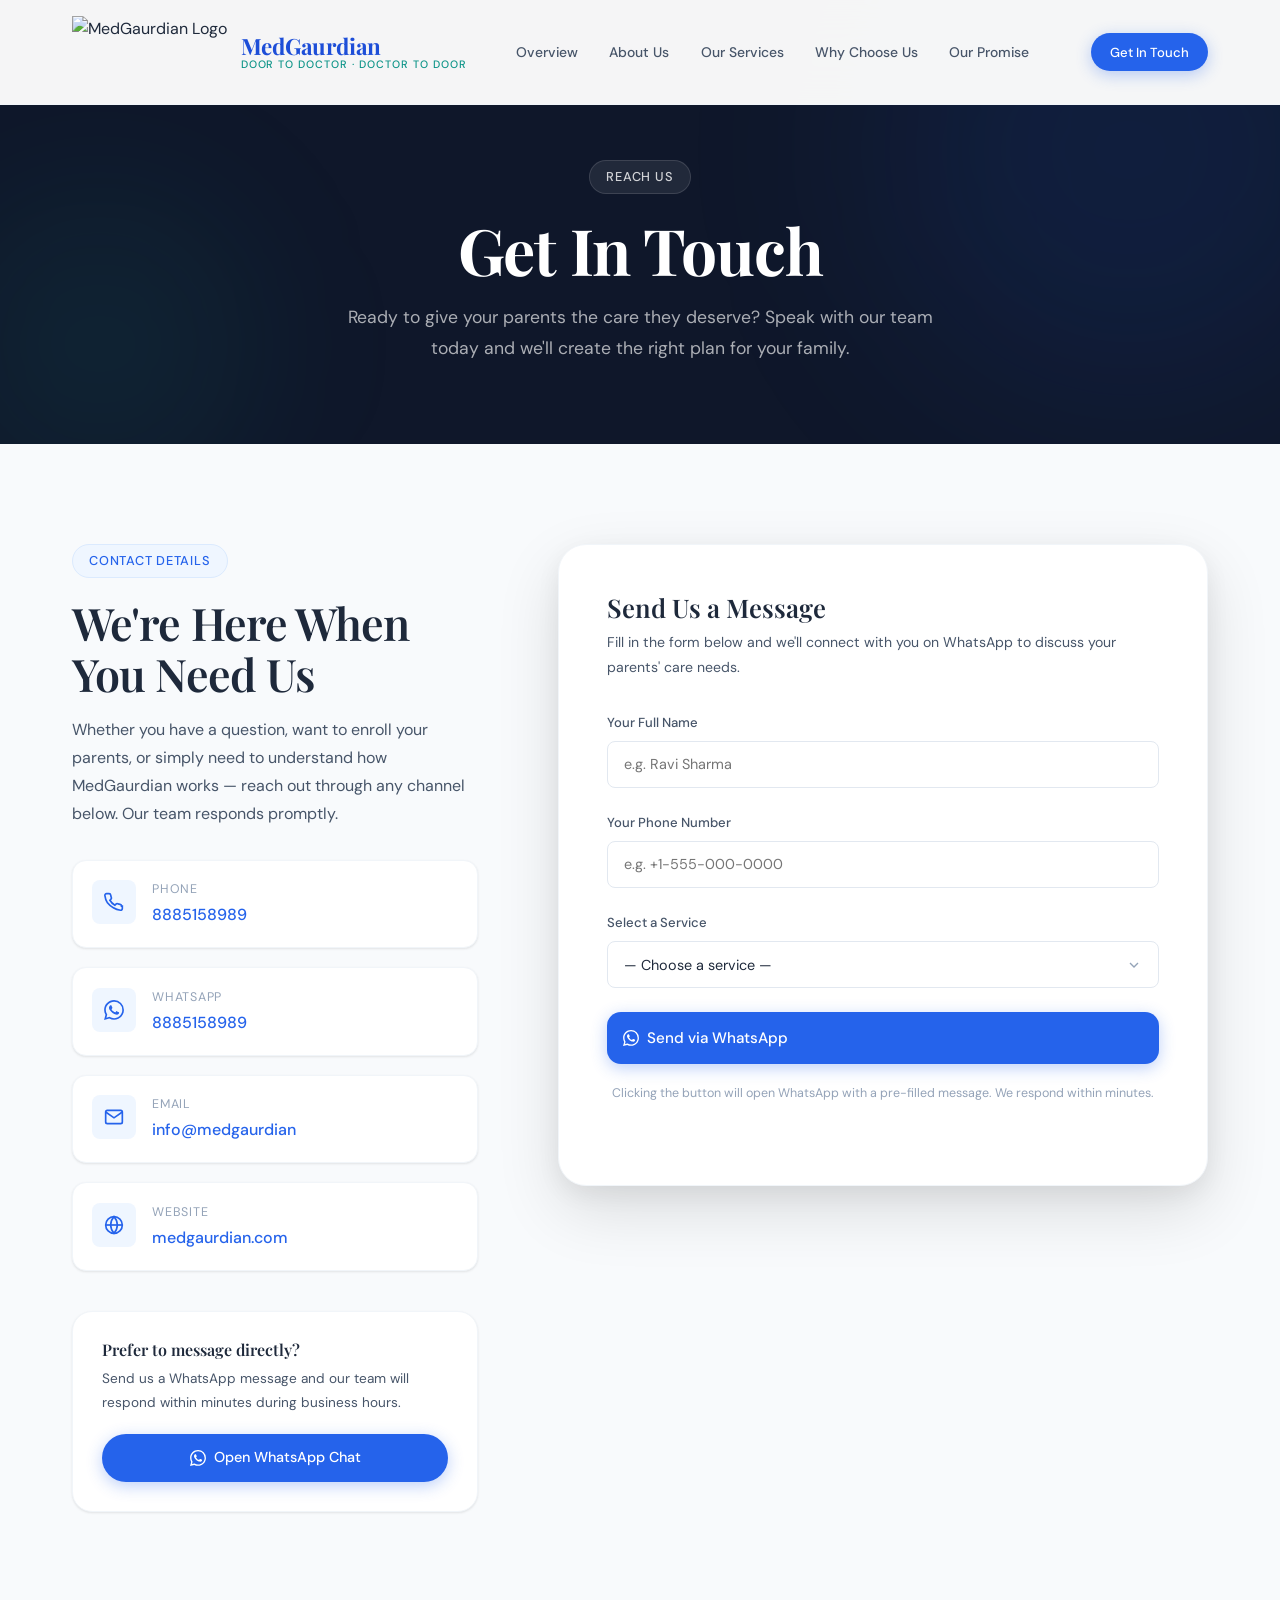
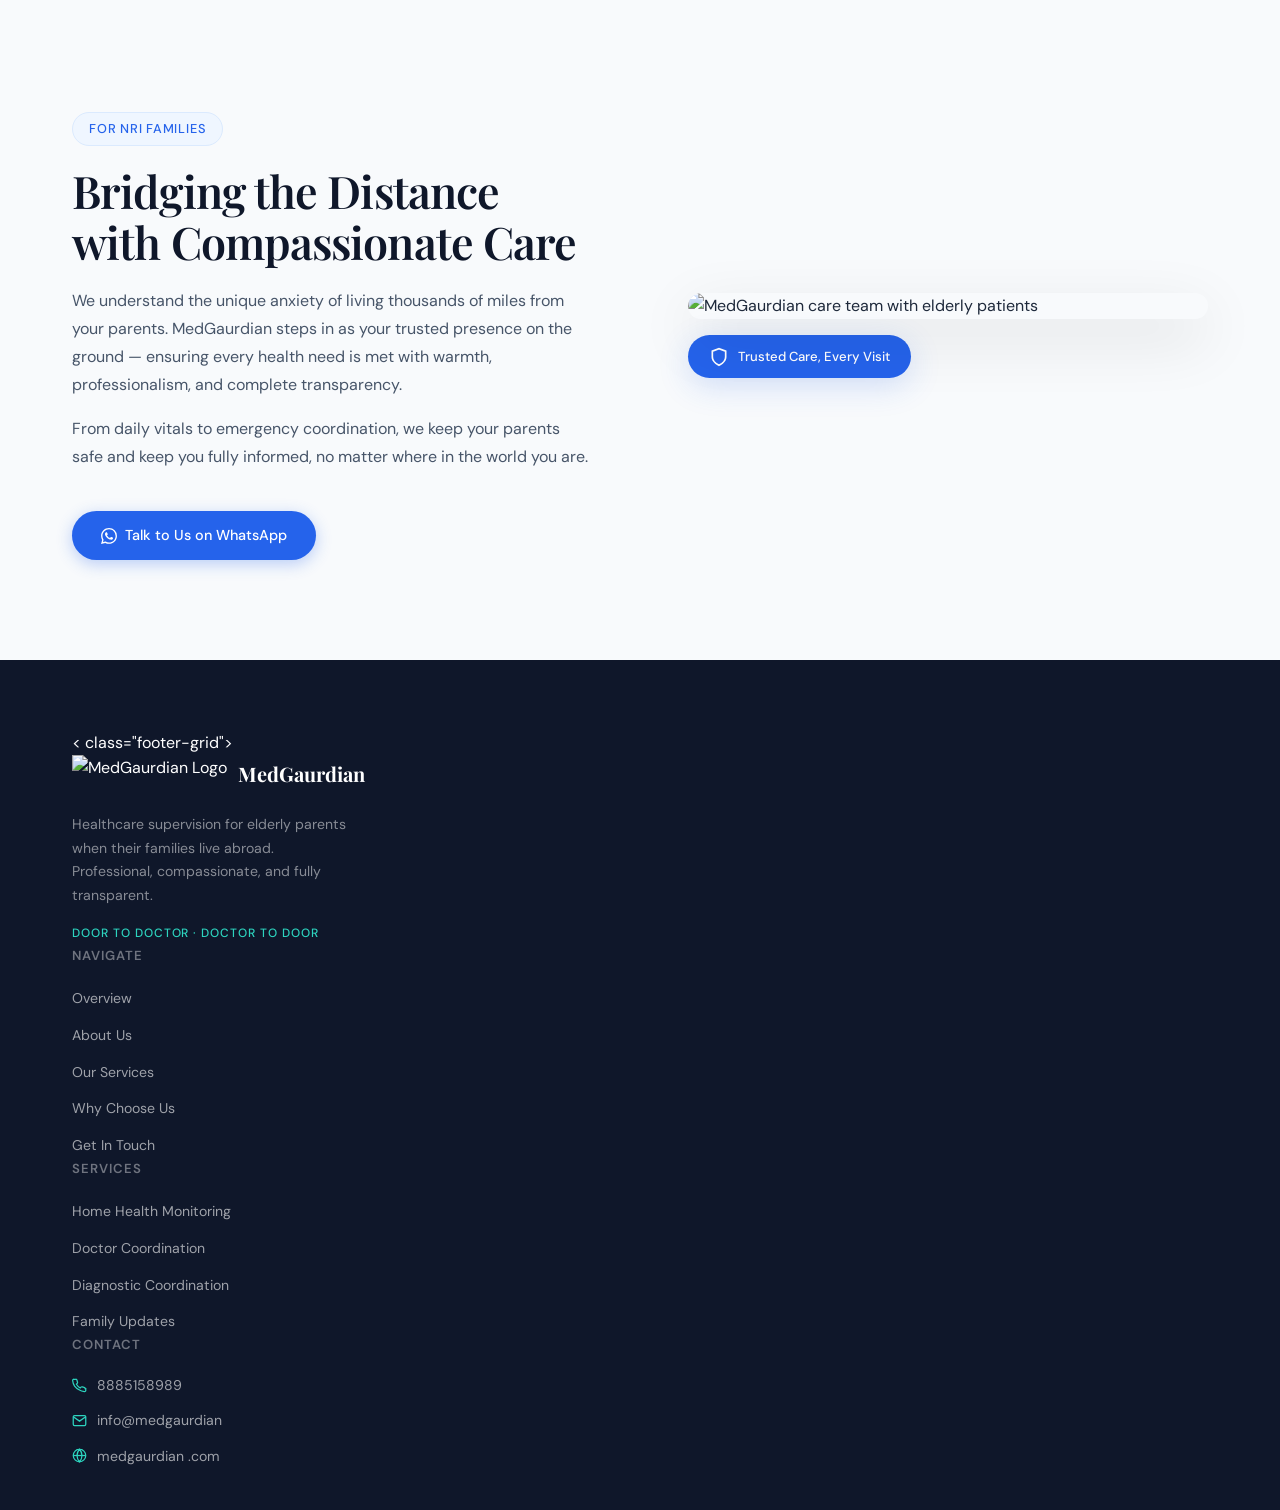
==== commit 0289002b: "Your commit message" ====
--- a/contact.html
+++ b/contact.html
@@ -93,7 +93,7 @@
             </div>
             <div>
               <div class="contact-item-label">Email</div>
-              <div class="contact-item-value"><a href="/cdn-cgi/l/email-protection#d7beb9b1b897b6b6a7aeb6b6aeb6f9b4b8ba"><span class="__cf_email__" data-cfemail="deb7b0b8b19ebfbfaea7bfbfa7bff0bdb1b3">[email&#160;protected]</span></a></div>
+              <div class="contact-item-value"><a href="/cdn-cgi/l/email-protection#d7beb9b1b897b6b6a7aeb6b6aeb6f9b4b8ba"><span class="__cf_email__" data-cfemail="deb7b0b8b19ebfbfaea7bfbfa7bff0bdb1b3">info@medgaurdian</span></a></div>
             </div>
           </div>
 
@@ -103,7 +103,7 @@
             </div>
             <div>
               <div class="contact-item-label">Website</div>
-              <div class="contact-item-value"><a href="https://aapyaaya.com" target="_blank">aapyaaya.com</a></div>
+              <div class="contact-item-value"><a href="https://medgaurdian.com" target="_blank">medgaurdian.com</a></div>
             </div>
           </div>
         </div>
@@ -174,16 +174,8 @@
         </a>
       </div>
       <div class="nri-care-images fade-left">
-        <div class="nri-img-grid">
-          <div class="nri-img-main">
-            <img src="https://images.unsplash.com/photo-1582213782179-e0d53f98f2ca?w=800&q=80" alt="Caregiver holding elderly patient's hand" />
-          </div>
-          <div class="nri-img-secondary">
-            <img src="https://images.unsplash.com/photo-1576765608622-067973a79f53?w=600&q=80" alt="Nurse checking elderly patient vitals" />
-          </div>
-          <div class="nri-img-secondary">
-            <img src="https://images.unsplash.com/photo-1559757175-0eb30cd8c063?w=600&q=80" alt="Healthcare professional with senior patient" />
-          </div>
+        <div style="position:relative;border-radius:1.25rem;overflow:hidden;box-shadow:0 20px 60px rgba(0,0,0,0.12);">
+          <img src="https://res.cloudinary.com/dvxjlj88o/image/upload/v1773138755/ChatGPT_Image_Mar_10_2026_04_01_28_PM_qz2jir.png" alt="MedGaurdian care team with elderly patients" style="width:100%;height:auto;display:block;border-radius:1.25rem;" />
         </div>
         <div class="nri-care-badge">
           <svg xmlns="http://www.w3.org/2000/svg" width="20" height="20" fill="none" stroke="currentColor" stroke-width="2" viewBox="0 0 24 24"><path d="M12 22s8-4 8-10V5l-8-3-8 3v7c0 6 8 10 8 10z"/></svg>
@@ -197,7 +189,7 @@
 <!-- FOOTER -->
 <footer class="footer">
   <div class="container">
-    <div class="footer-grid">
+    < class="footer-grid">
       <div class="footer-brand">
         <div class="footer-brand-logo">
           <img src="https://res.cloudinary.com/dvxjlj88o/image/upload/v1772971843/ChatGPT_Image_Mar_8_2026_05_41_22_PM_ikkuba.png" alt="MedGaurdian Logo" />
@@ -240,7 +232,7 @@
           <span><a href="https://medgaurdian.com" target="_blank">medgaurdian .com</a></span>
         </div>
       </div>
-    </d</div>
+    </div>
     </div>
   </div>
 </footer>
@@ -248,4 +240,4 @@
   <script src="data.js"></script>
   <script src="script.js"></script>
 </body>
-</html>
+</html>
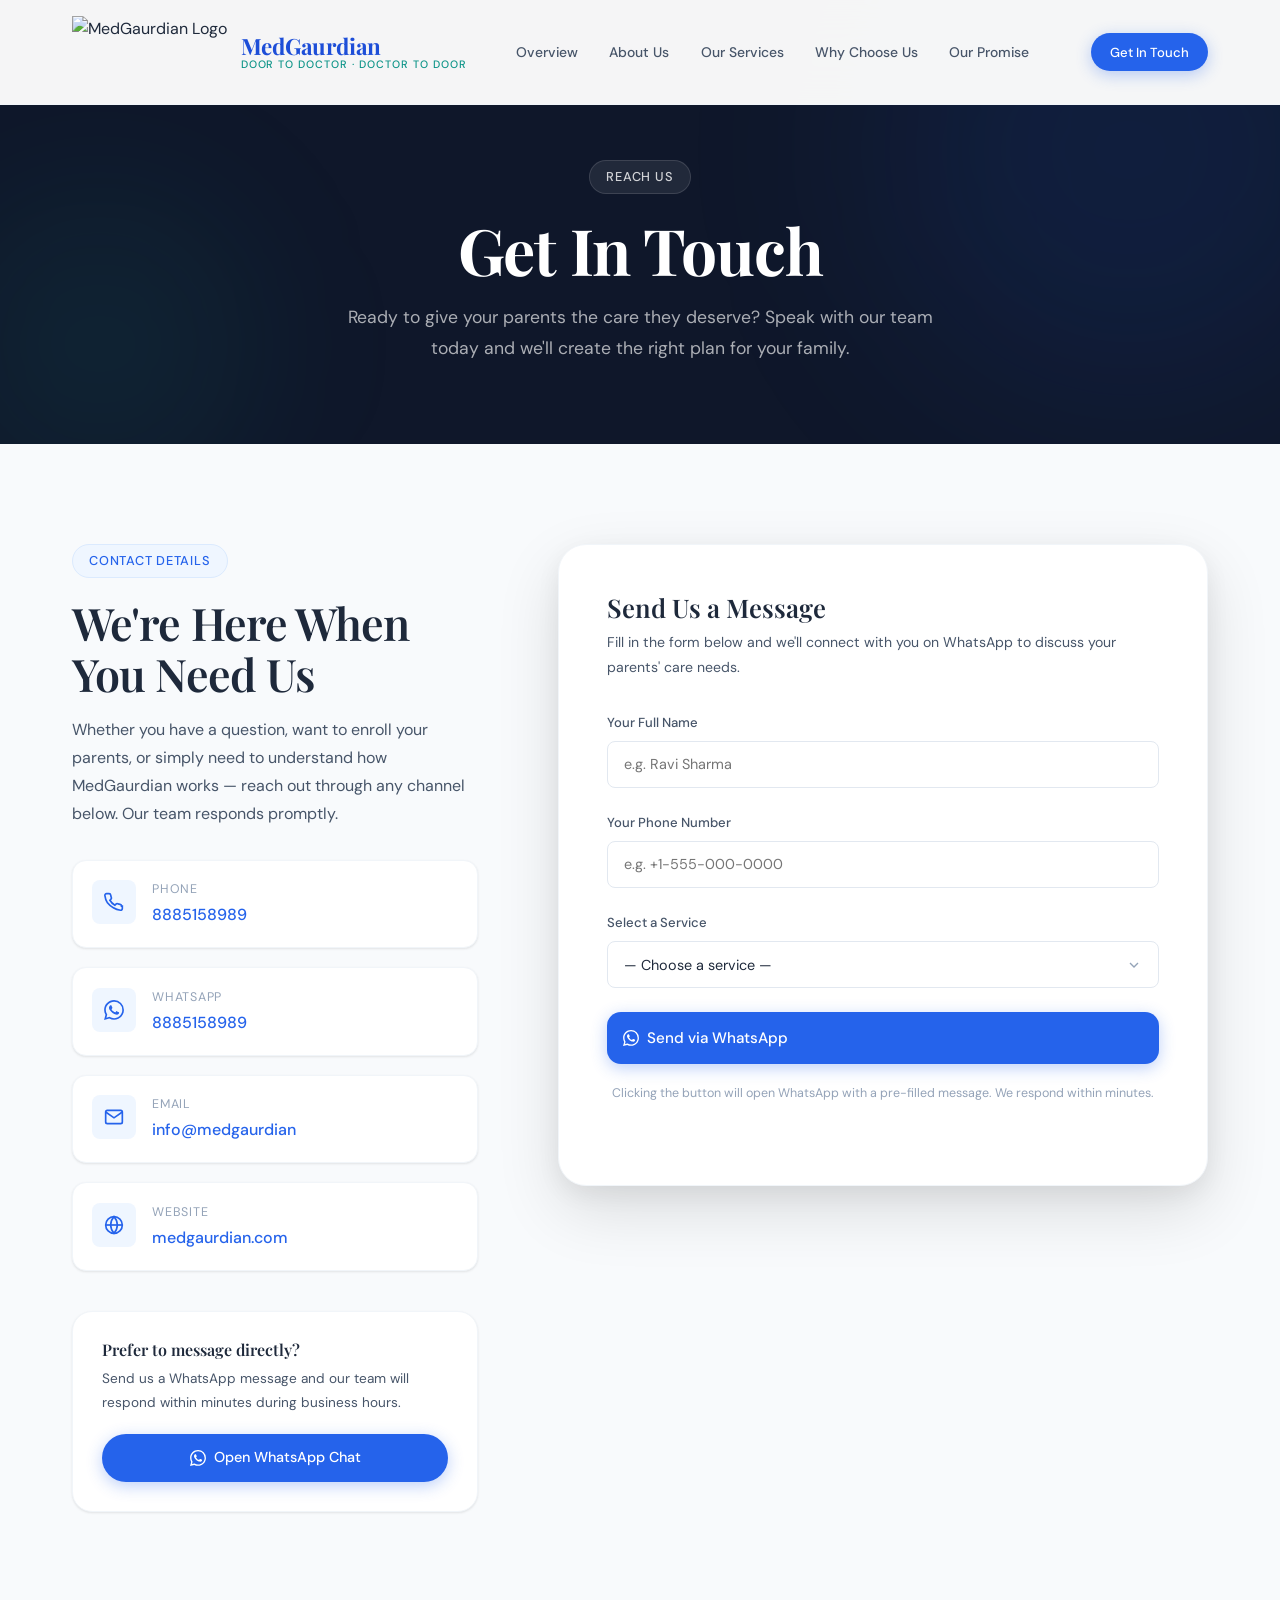
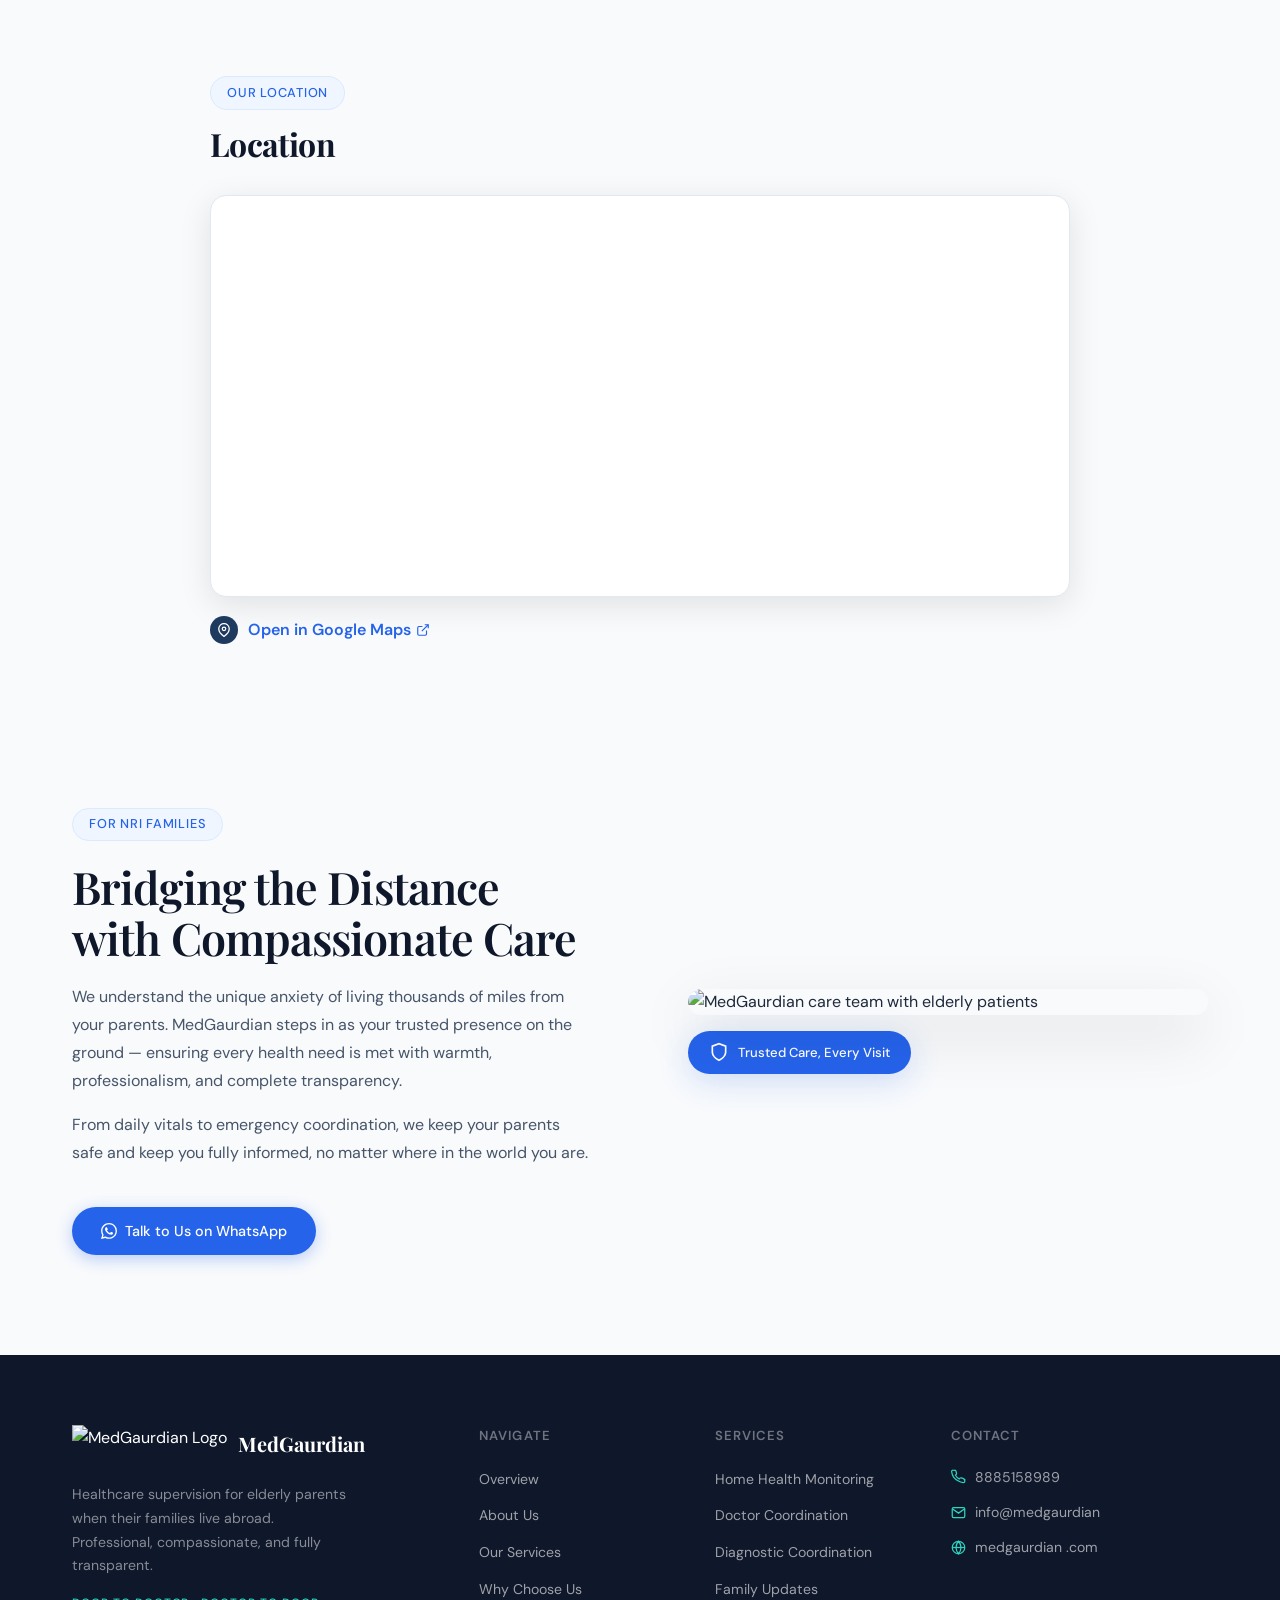
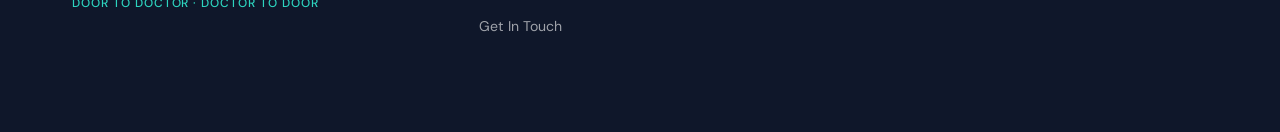
==== commit ff6a57e6: "your commit message" ====
--- a/contact.html
+++ b/contact.html
@@ -159,6 +159,47 @@
   </div>
 </section>
 
+<!-- LOCATION / MAP SECTION -->
+<section class="location-section" style="padding: 4rem 0; background: #f8fafc;">
+  <div class="container">
+    <div style="max-width: 860px; margin: 0 auto;">
+
+      <div style="margin-bottom: 2rem;">
+        <div class="badge" style="margin-bottom: 1rem;">Our Location</div>
+        <h2 style="font-size: 2rem; font-weight: 700; color: var(--slate-900, #0f172a); margin-bottom: 0.5rem;">Location</h2>
+      </div>
+
+      <!-- MAP EMBED -->
+      <div style="border-radius: 1rem; overflow: hidden; box-shadow: 0 8px 32px rgba(0,0,0,0.10); border: 1px solid #e2e8f0; background: #fff;">
+        <iframe
+          src="https://maps.google.com/maps?q=17.385085,78.491167&z=16&output=embed"
+          width="100%"
+          height="400"
+          style="border:0; display:block;"
+          allowfullscreen=""
+          loading="lazy"
+          referrerpolicy="no-referrer-when-downgrade"
+          title="MedGaurdian Office Location">
+        </iframe>
+      </div>
+
+      <!-- OPEN IN MAPS LINK -->
+      <div style="margin-top: 1.2rem; display: flex; align-items: center; gap: 0.6rem;">
+        <span style="display:inline-flex;align-items:center;justify-content:center;width:28px;height:28px;border-radius:50%;background:#1e3a5f;flex-shrink:0;">
+          <svg xmlns="http://www.w3.org/2000/svg" width="14" height="14" fill="none" stroke="#fff" stroke-width="2.2" viewBox="0 0 24 24"><path d="M21 10c0 7-9 13-9 13s-9-6-9-13a9 9 0 0 1 18 0z"/><circle cx="12" cy="10" r="3"/></svg>
+        </span>
+        <a href="https://maps.app.goo.gl/rpcbuTaYQbVHVFao7"
+           target="_blank"
+           style="color: #2563eb; font-weight: 600; font-size: 1rem; text-decoration: none; display: inline-flex; align-items: center; gap: 0.35rem;">
+          Open in Google Maps
+          <svg xmlns="http://www.w3.org/2000/svg" width="14" height="14" fill="none" stroke="currentColor" stroke-width="2" viewBox="0 0 24 24"><path d="M18 13v6a2 2 0 0 1-2 2H5a2 2 0 0 1-2-2V8a2 2 0 0 1 2-2h6"/><polyline points="15 3 21 3 21 9"/><line x1="10" y1="14" x2="21" y2="3"/></svg>
+        </a>
+      </div>
+
+    </div>
+  </div>
+</section>
+
 <!-- NRI CARE VISUAL SECTION -->
 <section class="nri-care-section">
   <div class="container">
@@ -189,7 +230,7 @@
 <!-- FOOTER -->
 <footer class="footer">
   <div class="container">
-    < class="footer-grid">
+    <div class="footer-grid">
       <div class="footer-brand">
         <div class="footer-brand-logo">
           <img src="https://res.cloudinary.com/dvxjlj88o/image/upload/v1772971843/ChatGPT_Image_Mar_8_2026_05_41_22_PM_ikkuba.png" alt="MedGaurdian Logo" />
